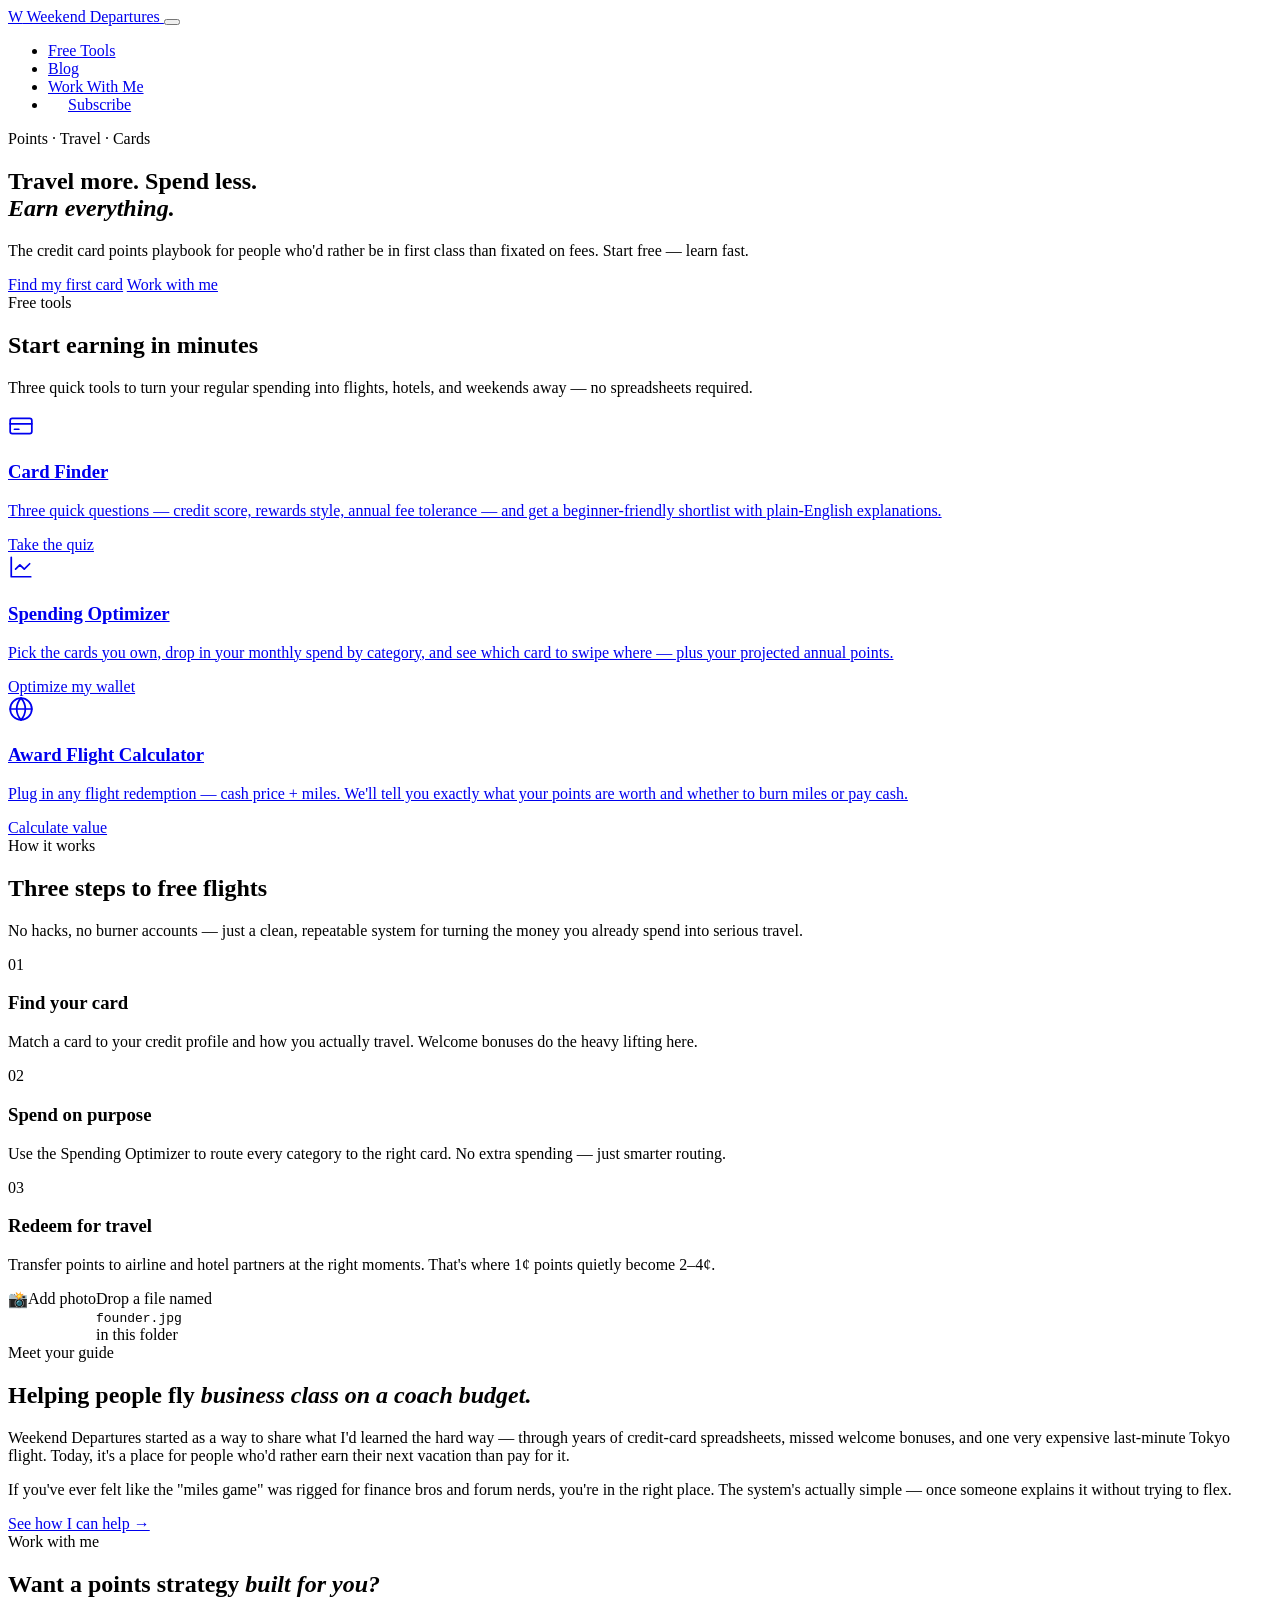
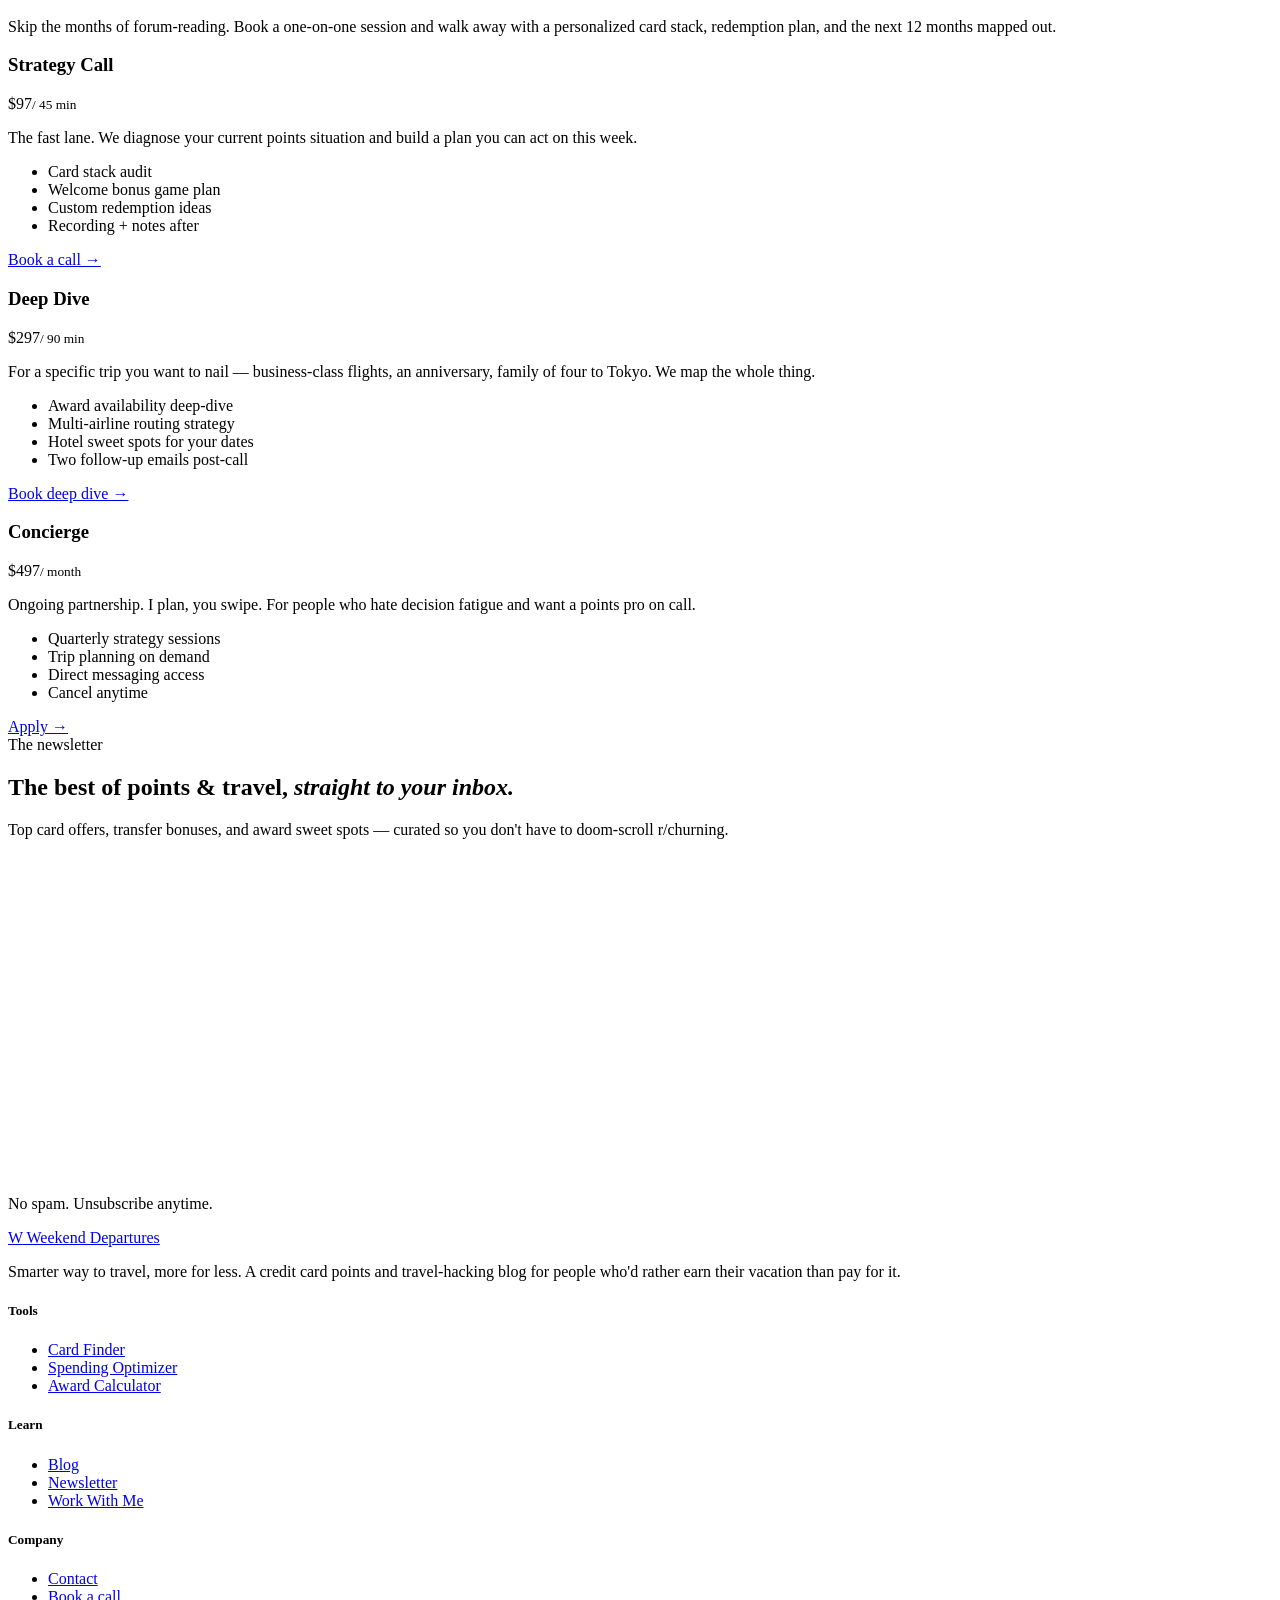
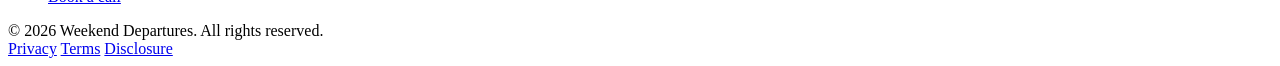
==== index.html @ 9d8a3c35 "Create index.html" ====
<!DOCTYPE html>
<html lang="en">
<head>
  <meta charset="UTF-8" />
  <meta name="viewport" content="width=device-width, initial-scale=1.0" />
  <title>Weekend Departures — Smarter way to travel, more for less</title>
  <meta name="description" content="A credit card points and travel hacking blog. Free tools, honest reviews, and a playbook for traveling more for less." />
  <link rel="preconnect" href="https://fonts.googleapis.com" />
  <link rel="preconnect" href="https://fonts.gstatic.com" crossorigin />
  <link href="https://fonts.googleapis.com/css2?family=DM+Sans:wght@400;500;600;700&family=Playfair+Display:ital,wght@0,500;0,600;0,700;1,500;1,600&display=swap" rel="stylesheet" />
  <link rel="stylesheet" href="styles.css" />
</head>
<body>

  <!-- ============ NAV ============ -->
  <header class="nav">
    <div class="nav-inner">
      <a href="index.html" class="logo" aria-label="Weekend Departures home">
        <span class="logo-mark">W</span>
        Weekend Departures
      </a>
      <button class="nav-toggle" aria-label="Toggle menu" onclick="document.getElementById('navLinks').classList.toggle('open')">
        <span></span><span></span><span></span>
      </button>
      <ul class="nav-links" id="navLinks">
        <li><a href="#free-tools">Free Tools</a></li>
        <li><a href="blog.html">Blog</a></li>
        <li><a href="#services">Work With Me</a></li>
        <li><a href="#newsletter" class="btn btn-primary" style="padding:10px 20px;">Subscribe</a></li>
      </ul>
    </div>
  </header>

  <!-- ============ HERO ============ -->
  <section class="hero">
    <div class="container">
      <span class="hero-eyebrow">Points · Travel · Cards</span>
      <h1>Travel more. Spend less.<br><em>Earn everything.</em></h1>
      <p class="hero-sub">The credit card points playbook for people who'd rather be in first class than fixated on fees. Start free — learn fast.</p>
      <div class="hero-ctas">
        <a href="card-finder.html" class="btn btn-primary btn-large">Find my first card</a>
        <a href="#services" class="btn btn-outline btn-large">Work with me</a>
      </div>
    </div>
  </section>

  <!-- ============ FREE TOOLS ============ -->
  <section class="tools" id="free-tools">
    <div class="container">
      <div class="section-head">
        <span class="section-eyebrow">Free tools</span>
        <h2>Start earning in minutes</h2>
        <p>Three quick tools to turn your regular spending into flights, hotels, and weekends away — no spreadsheets required.</p>
      </div>

      <div class="tools-grid">
        <a href="card-finder.html" class="tool-card">
          <div class="tool-icon" aria-hidden="true">
            <svg width="26" height="26" viewBox="0 0 24 24" fill="none" stroke="currentColor" stroke-width="1.6" stroke-linecap="round" stroke-linejoin="round"><rect x="2" y="5" width="20" height="14" rx="2"/><line x1="2" y1="10" x2="22" y2="10"/><line x1="6" y1="15" x2="10" y2="15"/></svg>
          </div>
          <h3>Card Finder</h3>
          <p>Three quick questions — credit score, rewards style, annual fee tolerance — and get a beginner-friendly shortlist with plain-English explanations.</p>
          <span class="arrow">Take the quiz</span>
        </a>

        <a href="spending-optimizer.html" class="tool-card">
          <div class="tool-icon" aria-hidden="true">
            <svg width="26" height="26" viewBox="0 0 24 24" fill="none" stroke="currentColor" stroke-width="1.6" stroke-linecap="round" stroke-linejoin="round"><path d="M3 3v18h18"/><path d="M7 14l4-4 4 4 5-5"/></svg>
          </div>
          <h3>Spending Optimizer</h3>
          <p>Pick the cards you own, drop in your monthly spend by category, and see which card to swipe where — plus your projected annual points.</p>
          <span class="arrow">Optimize my wallet</span>
        </a>

        <a href="award-calculator.html" class="tool-card">
          <div class="tool-icon" aria-hidden="true">
            <svg width="26" height="26" viewBox="0 0 24 24" fill="none" stroke="currentColor" stroke-width="1.6" stroke-linecap="round" stroke-linejoin="round"><path d="M2 12h20"/><path d="M12 2a15 15 0 0 1 4 10 15 15 0 0 1-4 10"/><path d="M12 2a15 15 0 0 0-4 10 15 15 0 0 0 4 10"/><circle cx="12" cy="12" r="10"/></svg>
          </div>
          <h3>Award Flight Calculator</h3>
          <p>Plug in any flight redemption — cash price + miles. We'll tell you exactly what your points are worth and whether to burn miles or pay cash.</p>
          <span class="arrow">Calculate value</span>
        </a>
      </div>
    </div>
  </section>

  <!-- ============ HOW IT WORKS ============ -->
  <section class="how" id="how">
    <div class="container">
      <div class="section-head">
        <span class="section-eyebrow">How it works</span>
        <h2>Three steps to free flights</h2>
        <p>No hacks, no burner accounts — just a clean, repeatable system for turning the money you already spend into serious travel.</p>
      </div>

      <div class="how-grid">
        <div class="step">
          <div class="step-num">01</div>
          <h3>Find your card</h3>
          <p>Match a card to your credit profile and how you actually travel. Welcome bonuses do the heavy lifting here.</p>
        </div>
        <div class="step">
          <div class="step-num">02</div>
          <h3>Spend on purpose</h3>
          <p>Use the Spending Optimizer to route every category to the right card. No extra spending — just smarter routing.</p>
        </div>
        <div class="step">
          <div class="step-num">03</div>
          <h3>Redeem for travel</h3>
          <p>Transfer points to airline and hotel partners at the right moments. That's where 1¢ points quietly become 2–4¢.</p>
        </div>
      </div>
    </div>
  </section>

  <!-- ============ ABOUT / MEET YOUR GUIDE ============ -->
  <section class="about" id="about">
    <div class="container">
      <div class="about-grid">
        <div class="about-photo-wrap">
          <img src="founder.jpg" alt="Founder of Weekend Departures" class="about-photo" onerror="this.style.display='none'; this.nextElementSibling.style.display='flex';" />
          <div class="about-photo-placeholder">
            <span class="placeholder-icon">📸</span>
            <span class="placeholder-label">Add photo</span>
            <span class="placeholder-instruction">Drop a file named<br><code>founder.jpg</code><br>in this folder</span>
          </div>
        </div>
        <div class="about-text">
          <span class="section-eyebrow">Meet your guide</span>
          <h2>Helping people fly <em>business class on a coach budget.</em></h2>
          <p>Weekend Departures started as a way to share what I'd learned the hard way — through years of credit-card spreadsheets, missed welcome bonuses, and one very expensive last-minute Tokyo flight. Today, it's a place for people who'd rather earn their next vacation than pay for it.</p>
          <p>If you've ever felt like the "miles game" was rigged for finance bros and forum nerds, you're in the right place. The system's actually simple — once someone explains it without trying to flex.</p>
          <a href="#services" class="btn btn-outline">See how I can help →</a>
        </div>
      </div>
    </div>
  </section>

  <!-- ============ SERVICES (Nas.io) ============ -->
  <section class="services" id="services">
    <div class="container">
      <div class="section-head">
        <span class="section-eyebrow">Work with me</span>
        <h2>Want a points strategy <em>built for you?</em></h2>
        <p style="color: var(--gray-light);">Skip the months of forum-reading. Book a one-on-one session and walk away with a personalized card stack, redemption plan, and the next 12 months mapped out.</p>
      </div>

      <div class="services-grid">
        <div class="service-card">
          <h3>Strategy Call</h3>
          <div class="price">$97<small>/ 45 min</small></div>
          <p>The fast lane. We diagnose your current points situation and build a plan you can act on this week.</p>
          <ul>
            <li>Card stack audit</li>
            <li>Welcome bonus game plan</li>
            <li>Custom redemption ideas</li>
            <li>Recording + notes after</li>
          </ul>
          <a href="https://nas.com/weekenddepartures" target="_blank" rel="noopener" class="btn btn-gold">Book a call →</a>
        </div>

        <div class="service-card">
          <h3>Deep Dive</h3>
          <div class="price">$297<small>/ 90 min</small></div>
          <p>For a specific trip you want to nail — business-class flights, an anniversary, family of four to Tokyo. We map the whole thing.</p>
          <ul>
            <li>Award availability deep-dive</li>
            <li>Multi-airline routing strategy</li>
            <li>Hotel sweet spots for your dates</li>
            <li>Two follow-up emails post-call</li>
          </ul>
          <a href="https://nas.com/weekenddepartures" target="_blank" rel="noopener" class="btn btn-gold">Book deep dive →</a>
        </div>

        <div class="service-card">
          <h3>Concierge</h3>
          <div class="price">$497<small>/ month</small></div>
          <p>Ongoing partnership. I plan, you swipe. For people who hate decision fatigue and want a points pro on call.</p>
          <ul>
            <li>Quarterly strategy sessions</li>
            <li>Trip planning on demand</li>
            <li>Direct messaging access</li>
            <li>Cancel anytime</li>
          </ul>
          <a href="https://nas.com/weekenddepartures" target="_blank" rel="noopener" class="btn btn-gold">Apply →</a>
        </div>
      </div>
    </div>
  </section>

  <!-- ============ NEWSLETTER ============ -->
  <section class="newsletter" id="newsletter">
    <div class="container-narrow">
      <span class="section-eyebrow">The newsletter</span>
      <h2>The best of points & travel, <em>straight to your inbox.</em></h2>
      <p>Top card offers, transfer bonuses, and award sweet spots — curated so you don't have to doom-scroll r/churning.</p>

      <div class="substack-embed-wrap">
        <iframe
          src="https://weekenddepartures.substack.com/embed"
          width="480"
          height="320"
          frameborder="0"
          scrolling="no"
          title="Subscribe to Weekend Departures">
        </iframe>
      </div>

      <p class="newsletter-note">No spam. Unsubscribe anytime.</p>
    </div>
  </section>

  <!-- ============ FOOTER ============ -->
  <footer class="footer">
    <div class="container">
      <div class="footer-grid">
        <div class="footer-brand">
          <a href="index.html" class="logo">
            <span class="logo-mark">W</span>
            Weekend Departures
          </a>
          <p>Smarter way to travel, more for less. A credit card points and travel-hacking blog for people who'd rather earn their vacation than pay for it.</p>
        </div>
        <div>
          <h5>Tools</h5>
          <ul>
            <li><a href="card-finder.html">Card Finder</a></li>
            <li><a href="spending-optimizer.html">Spending Optimizer</a></li>
            <li><a href="award-calculator.html">Award Calculator</a></li>
          </ul>
        </div>
        <div>
          <h5>Learn</h5>
          <ul>
            <li><a href="blog.html">Blog</a></li>
            <li><a href="#newsletter">Newsletter</a></li>
            <li><a href="#services">Work With Me</a></li>
          </ul>
        </div>
        <div>
          <h5>Company</h5>
          <ul>
            <li><a href="mailto:hello@weekendepartures.com">Contact</a></li>
            <li><a href="https://nas.com/weekenddepartures" target="_blank" rel="noopener">Book a call</a></li>
          </ul>
        </div>
      </div>
      <div class="footer-bottom">
        <div>© <span id="year"></span> Weekend Departures. All rights reserved.</div>
        <div class="legal">
          <a href="#">Privacy</a>
          <a href="#">Terms</a>
          <a href="#">Disclosure</a>
        </div>
      </div>
    </div>
  </footer>

  <script>
    document.getElementById('year').textContent = new Date().getFullYear();
  </script>
</body>
</html>
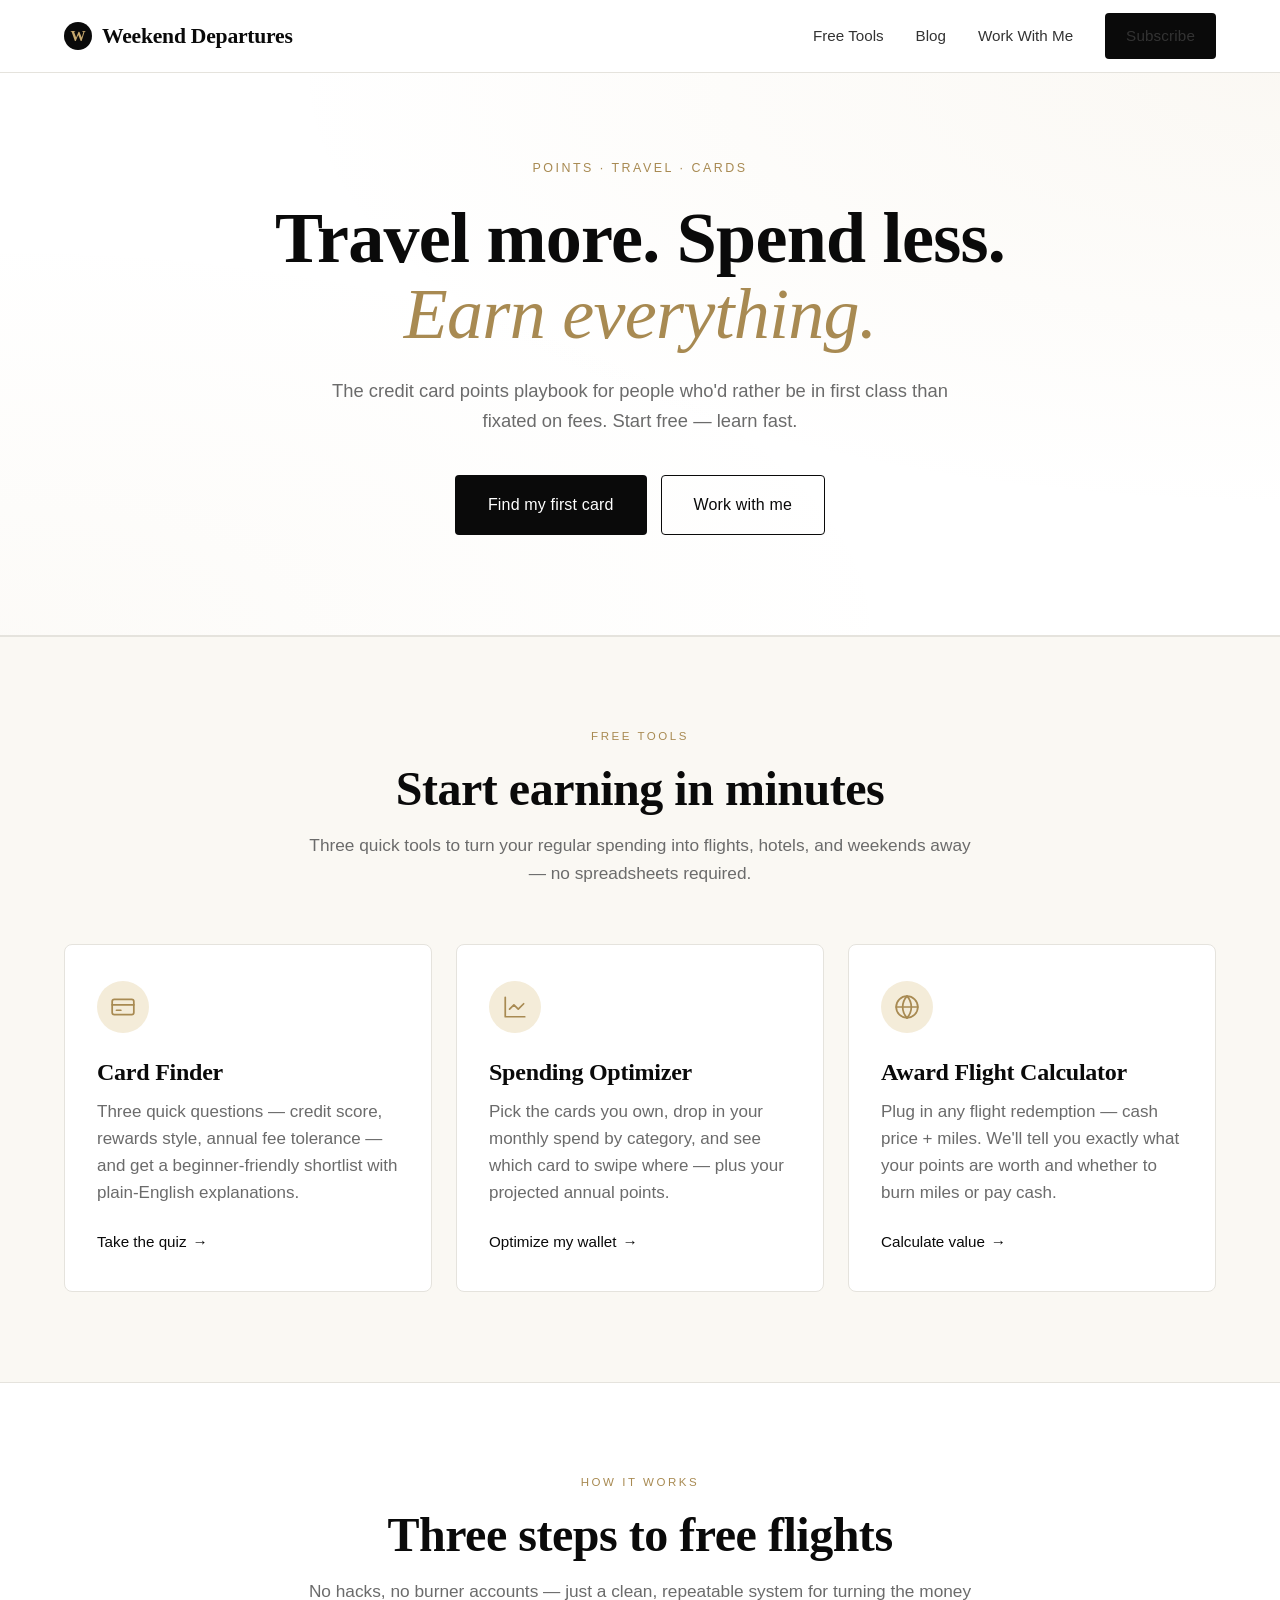
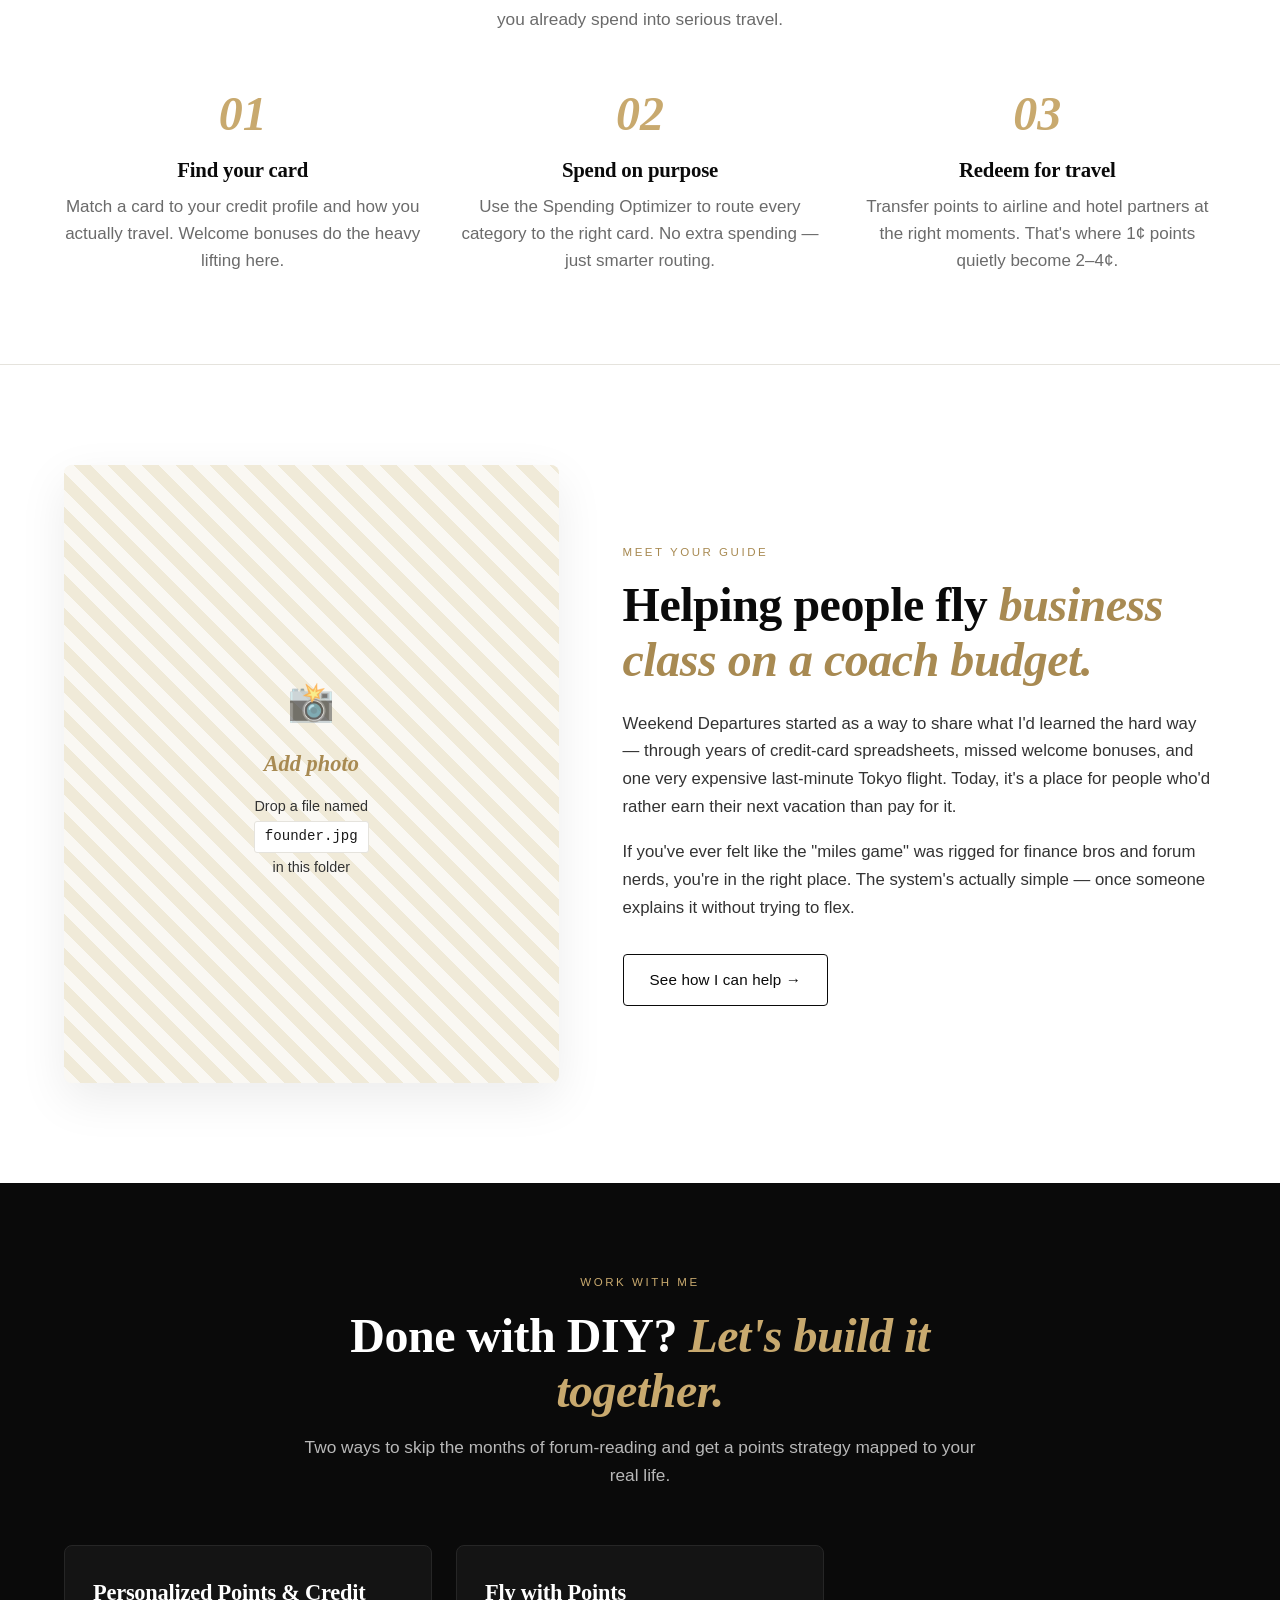
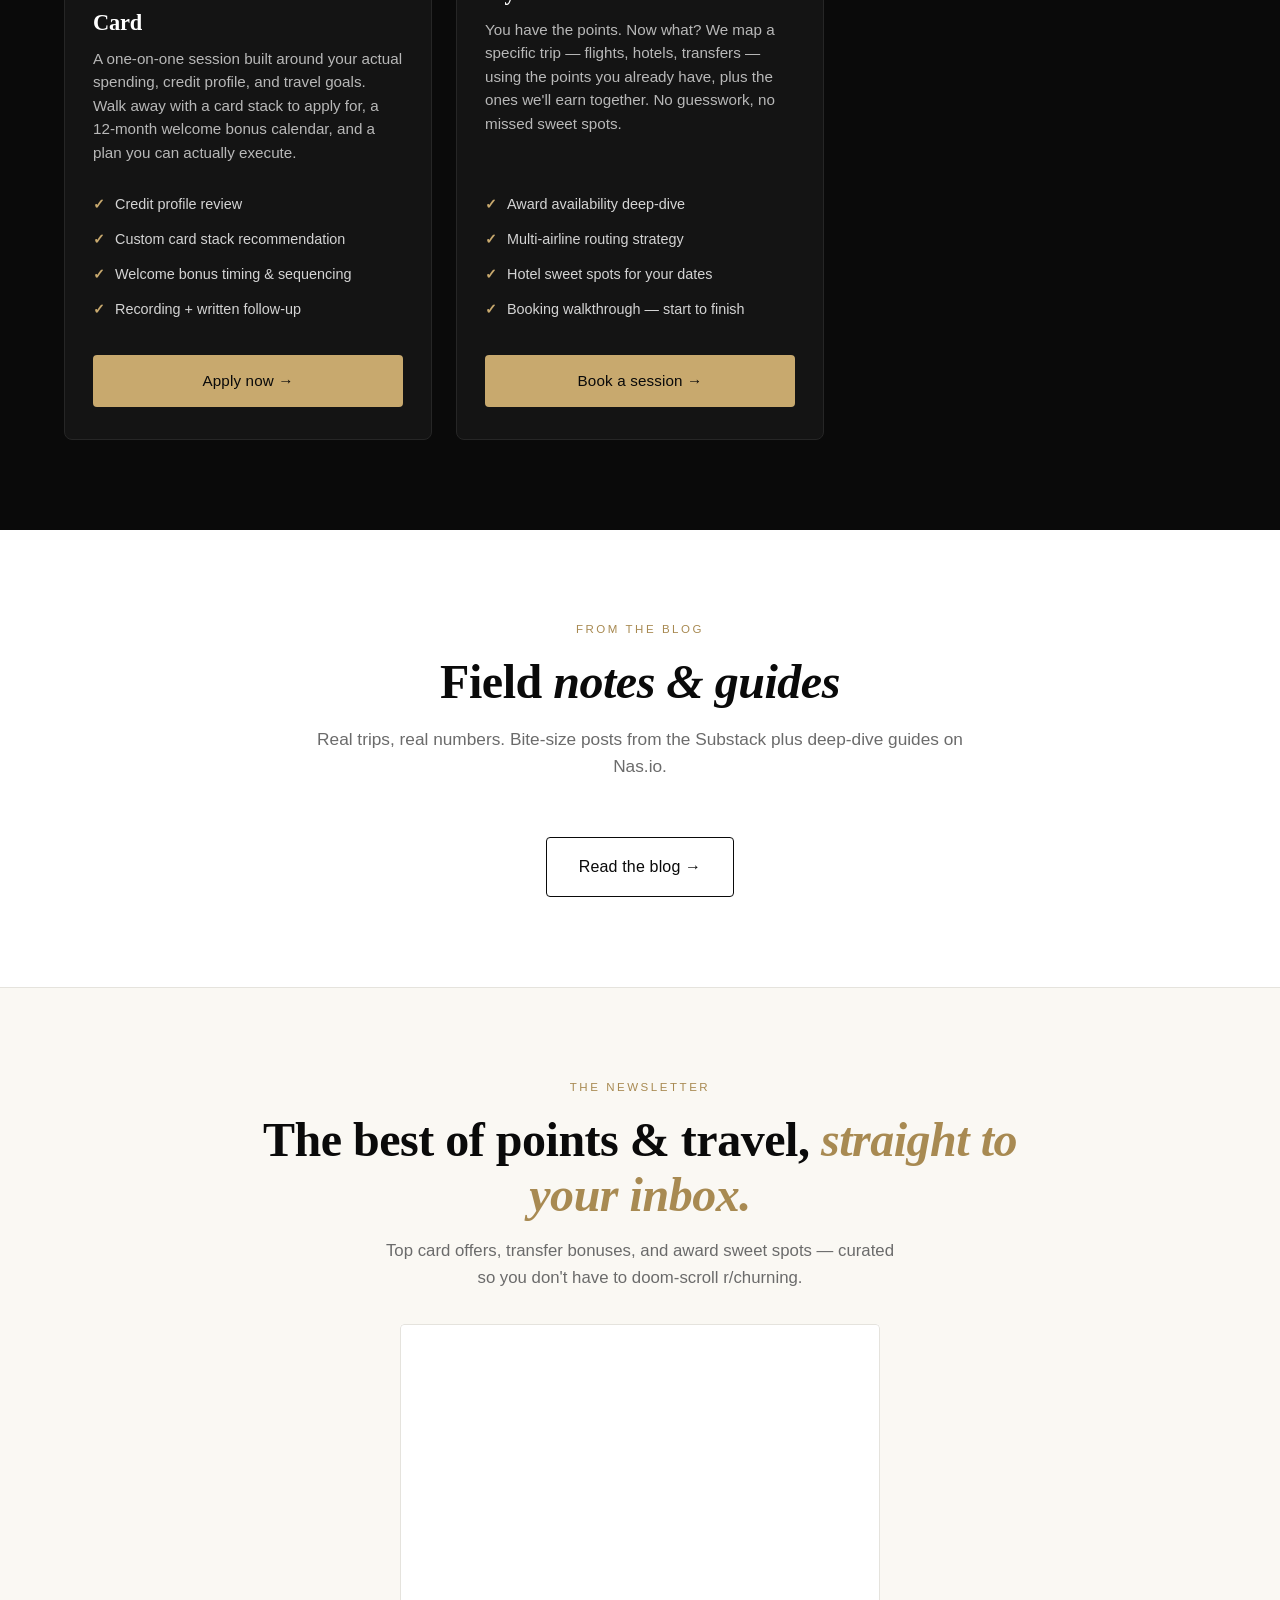
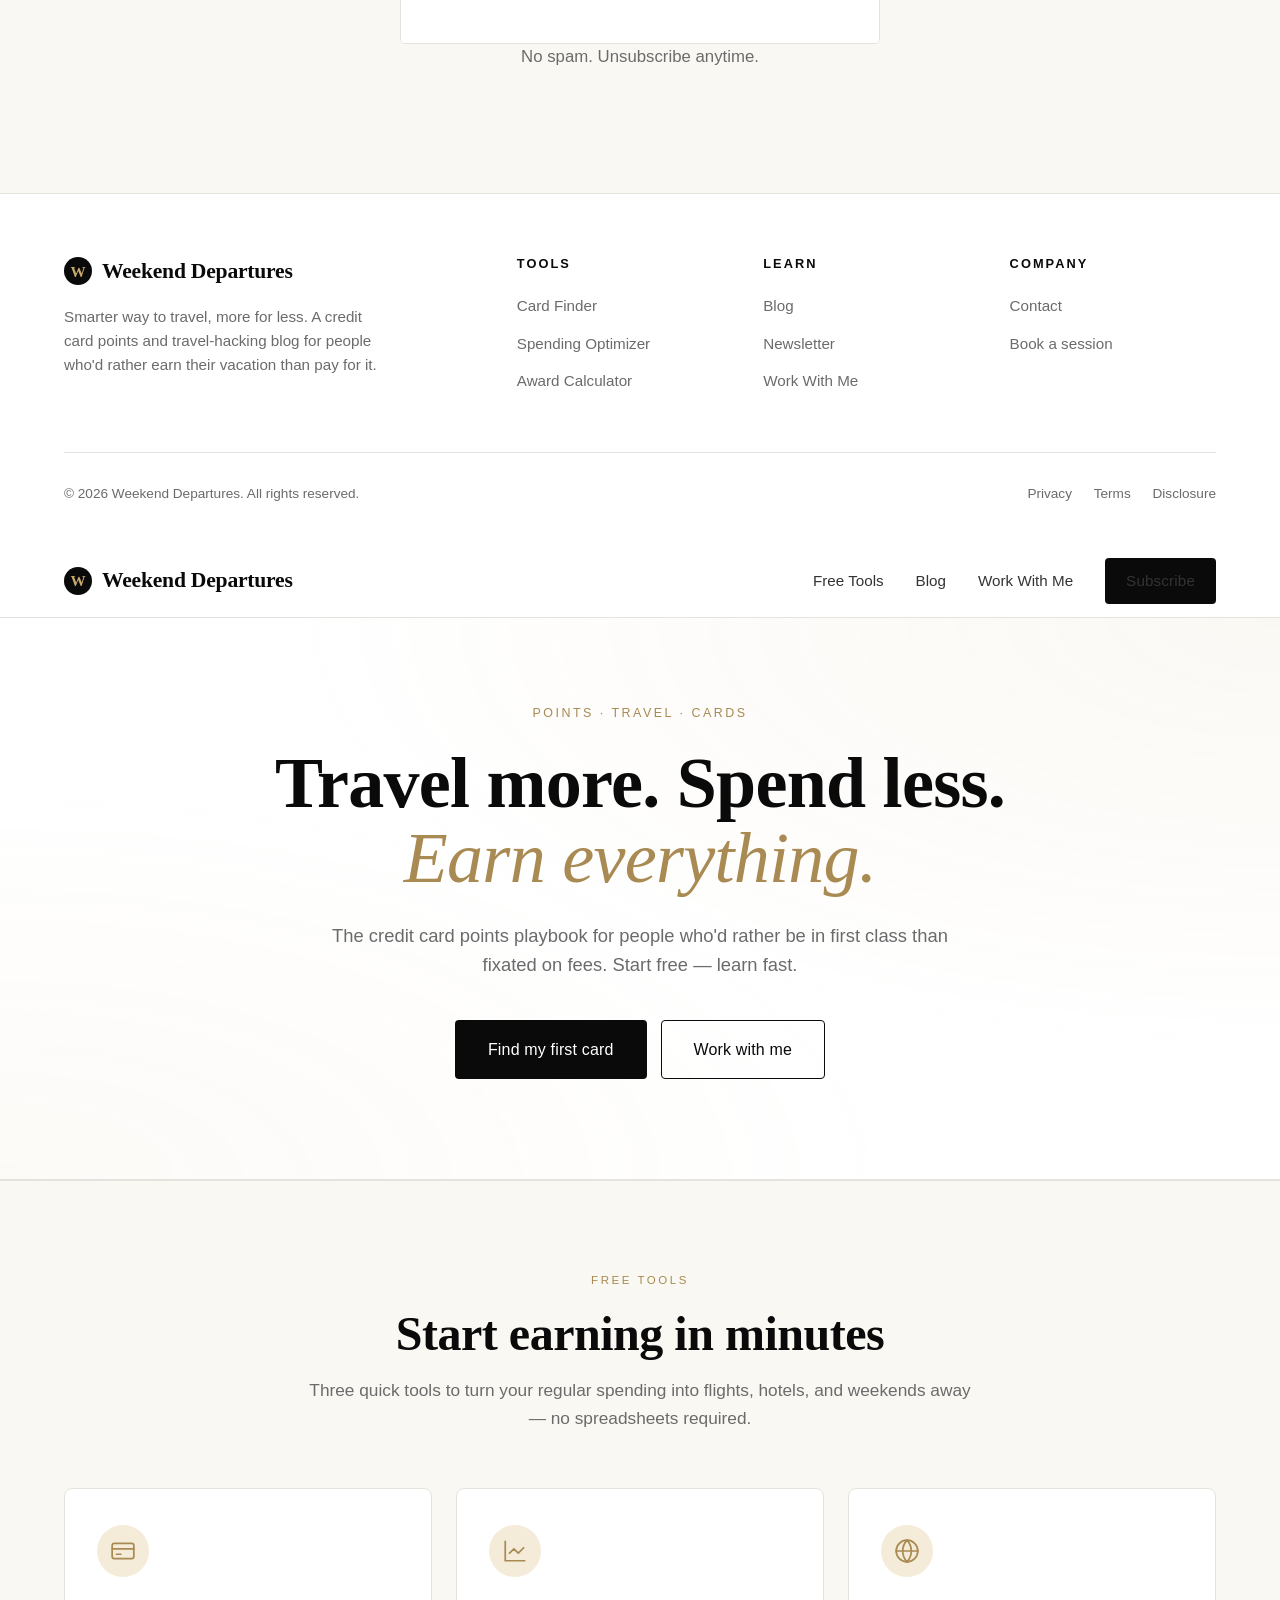
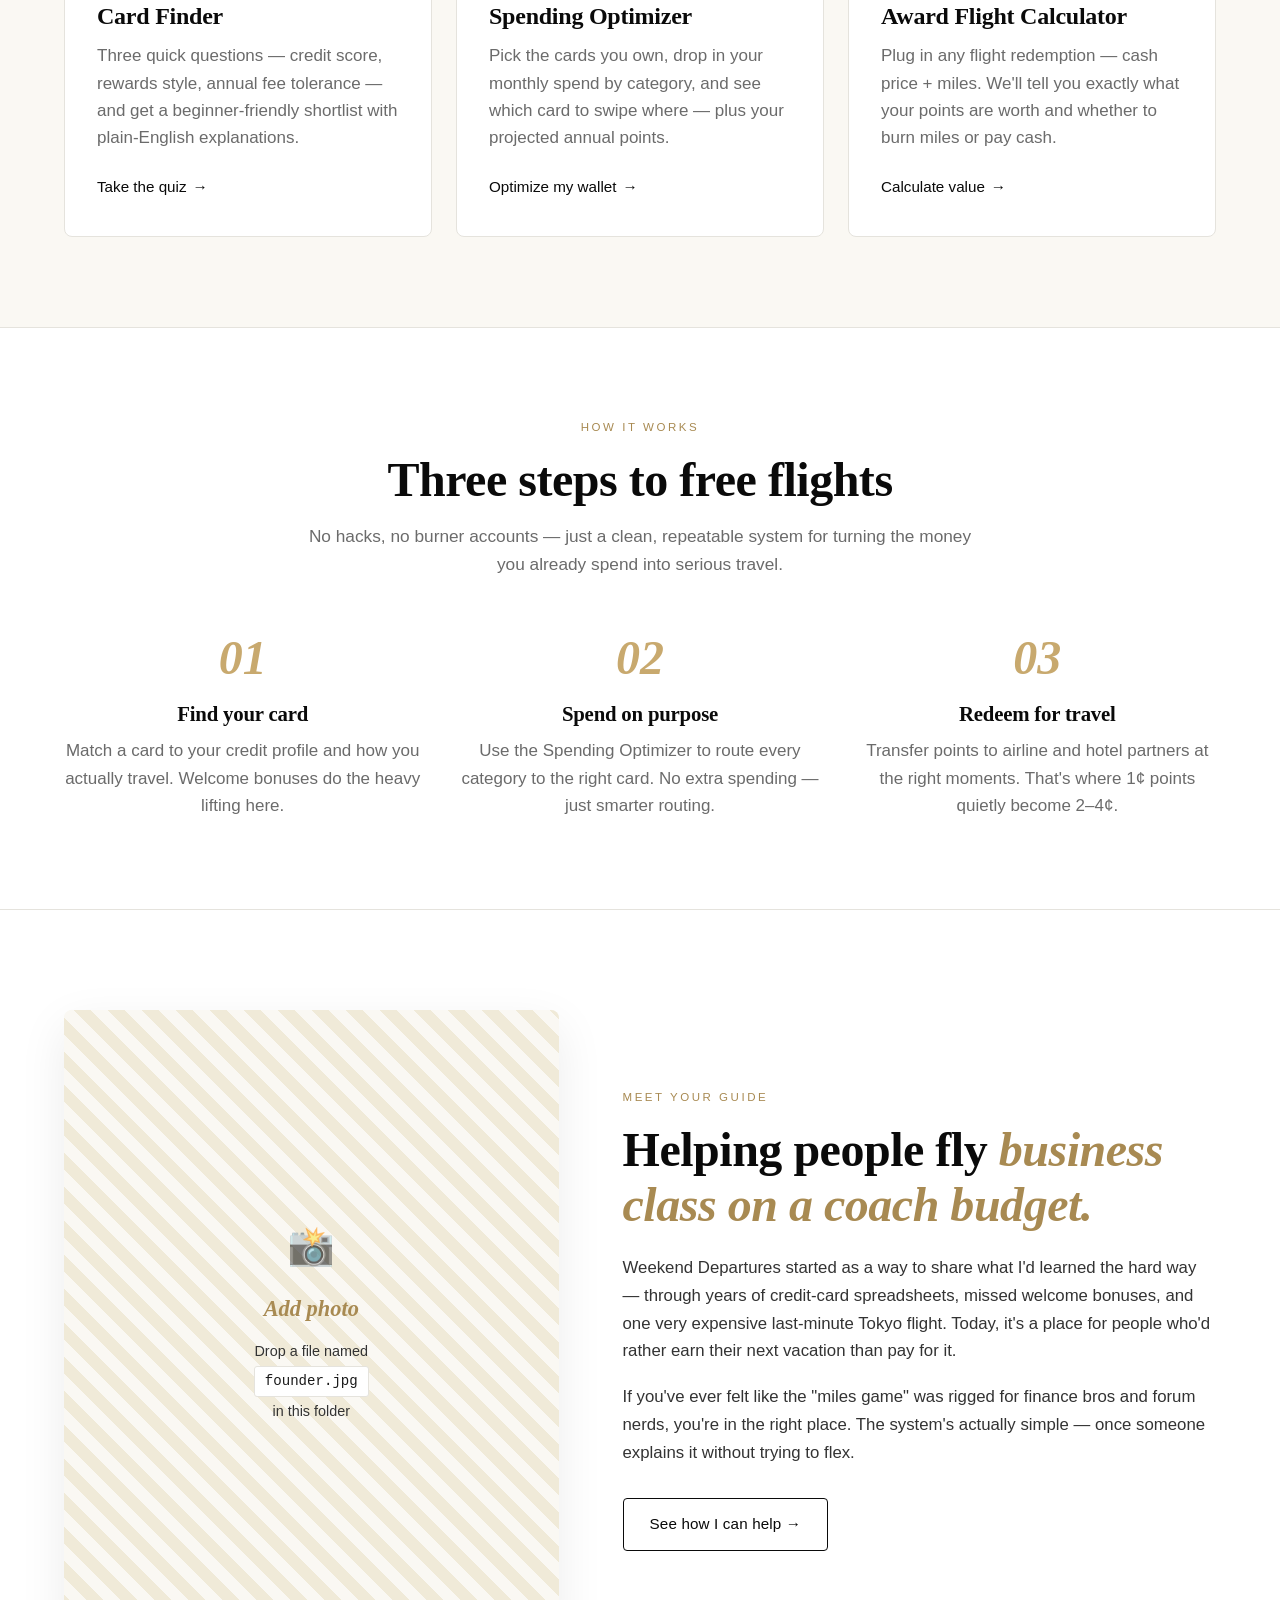
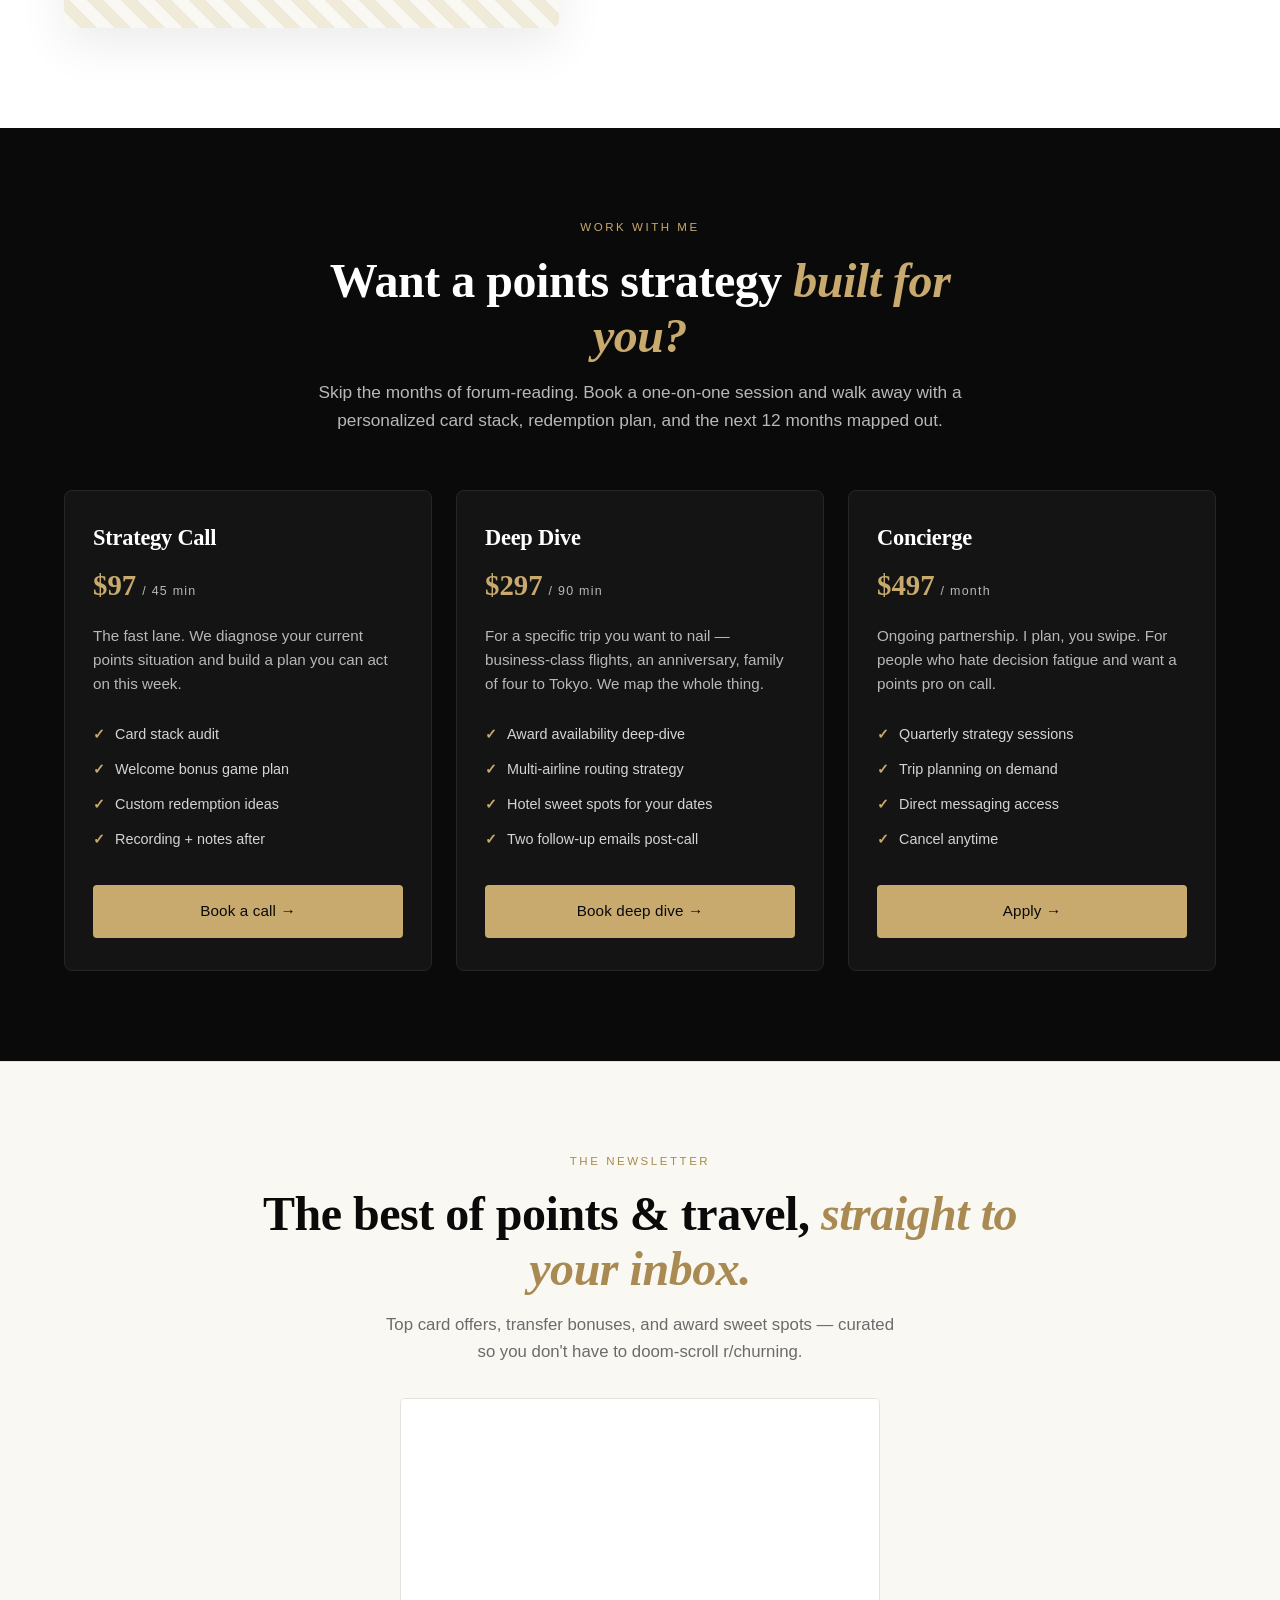
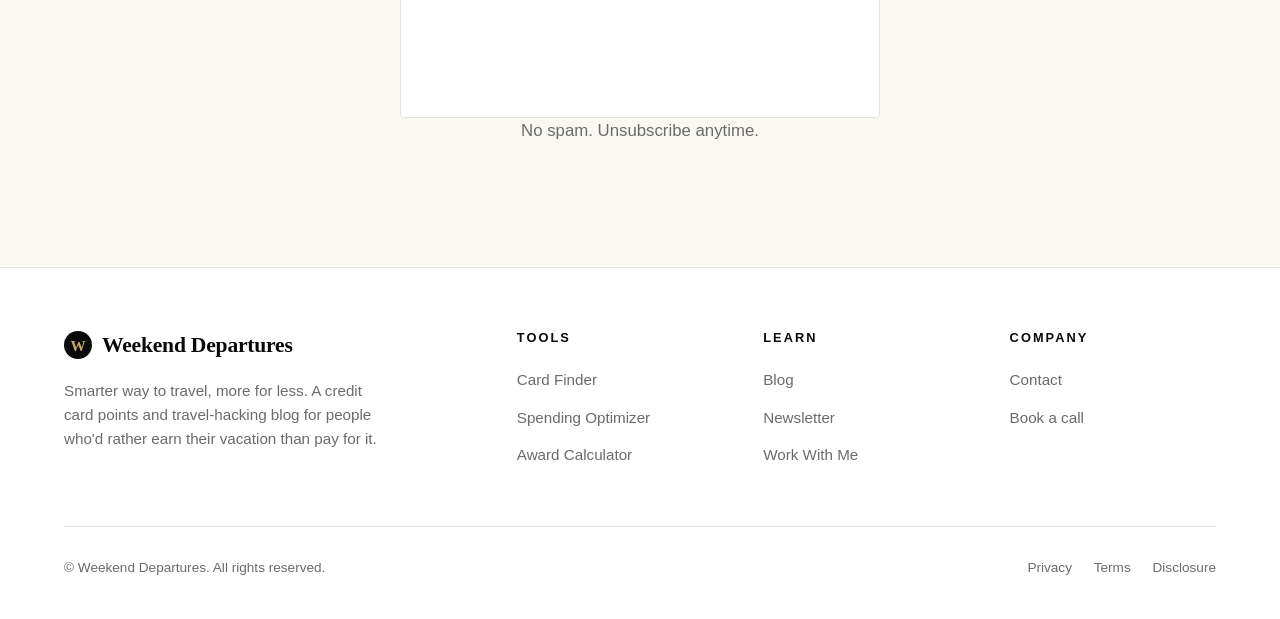
==== commit 2a94cd84: "Update index.html" ====
--- a/index.html
+++ b/index.html
@@ -141,49 +141,48 @@
     <div class="container">
       <div class="section-head">
         <span class="section-eyebrow">Work with me</span>
-        <h2>Want a points strategy <em>built for you?</em></h2>
-        <p style="color: var(--gray-light);">Skip the months of forum-reading. Book a one-on-one session and walk away with a personalized card stack, redemption plan, and the next 12 months mapped out.</p>
-      </div>
-
-      <div class="services-grid">
+        <h2>Done with DIY? <em>Let's build it together.</em></h2>
+        <p style="color: var(--gray-light);">Two ways to skip the months of forum-reading and get a points strategy mapped to your real life.</p>
+      </div>
+
+      <div class="services-grid services-grid-2">
         <div class="service-card">
-          <h3>Strategy Call</h3>
-          <div class="price">$97<small>/ 45 min</small></div>
-          <p>The fast lane. We diagnose your current points situation and build a plan you can act on this week.</p>
-          <ul>
-            <li>Card stack audit</li>
-            <li>Welcome bonus game plan</li>
-            <li>Custom redemption ideas</li>
-            <li>Recording + notes after</li>
-          </ul>
-          <a href="https://nas.com/weekenddepartures" target="_blank" rel="noopener" class="btn btn-gold">Book a call →</a>
+          <h3>Personalized Points & Credit Card</h3>
+          <p>A one-on-one session built around your actual spending, credit profile, and travel goals. Walk away with a card stack to apply for, a 12-month welcome bonus calendar, and a plan you can actually execute.</p>
+          <ul>
+            <li>Credit profile review</li>
+            <li>Custom card stack recommendation</li>
+            <li>Welcome bonus timing &amp; sequencing</li>
+            <li>Recording + written follow-up</li>
+          </ul>
+          <a href="https://nas.com/weekenddepartures" target="_blank" rel="noopener" class="btn btn-gold">Apply now →</a>
         </div>
 
         <div class="service-card">
-          <h3>Deep Dive</h3>
-          <div class="price">$297<small>/ 90 min</small></div>
-          <p>For a specific trip you want to nail — business-class flights, an anniversary, family of four to Tokyo. We map the whole thing.</p>
+          <h3>Fly with Points</h3>
+          <p>You have the points. Now what? We map a specific trip — flights, hotels, transfers — using the points you already have, plus the ones we'll earn together. No guesswork, no missed sweet spots.</p>
           <ul>
             <li>Award availability deep-dive</li>
             <li>Multi-airline routing strategy</li>
             <li>Hotel sweet spots for your dates</li>
-            <li>Two follow-up emails post-call</li>
-          </ul>
-          <a href="https://nas.com/weekenddepartures" target="_blank" rel="noopener" class="btn btn-gold">Book deep dive →</a>
-        </div>
-
-        <div class="service-card">
-          <h3>Concierge</h3>
-          <div class="price">$497<small>/ month</small></div>
-          <p>Ongoing partnership. I plan, you swipe. For people who hate decision fatigue and want a points pro on call.</p>
-          <ul>
-            <li>Quarterly strategy sessions</li>
-            <li>Trip planning on demand</li>
-            <li>Direct messaging access</li>
-            <li>Cancel anytime</li>
-          </ul>
-          <a href="https://nas.com/weekenddepartures" target="_blank" rel="noopener" class="btn btn-gold">Apply →</a>
-        </div>
+            <li>Booking walkthrough — start to finish</li>
+          </ul>
+          <a href="https://nas.com/weekenddepartures" target="_blank" rel="noopener" class="btn btn-gold">Book a session →</a>
+        </div>
+      </div>
+    </div>
+  </section>
+
+  <!-- ============ BLOG PREVIEW ============ -->
+  <section class="blog-preview" id="blog-preview">
+    <div class="container">
+      <div class="section-head">
+        <span class="section-eyebrow">From the blog</span>
+        <h2>Field <em>notes & guides</em></h2>
+        <p>Real trips, real numbers. Bite-size posts from the Substack plus deep-dive guides on Nas.io.</p>
+      </div>
+      <div style="text-align: center;">
+        <a href="blog.html" class="btn btn-outline btn-large">Read the blog →</a>
       </div>
     </div>
   </section>
@@ -240,8 +239,8 @@
         <div>
           <h5>Company</h5>
           <ul>
-            <li><a href="mailto:hello@weekendepartures.com">Contact</a></li>
-            <li><a href="https://nas.com/weekenddepartures" target="_blank" rel="noopener">Book a call</a></li>
+            <li><a href="mailto:hello@weekenddepartures.co">Contact</a></li>
+            <li><a href="https://nas.com/weekenddepartures" target="_blank" rel="noopener">Book a session</a></li>
           </ul>
         </div>
       </div>
@@ -261,3 +260,266 @@
   </script>
 </body>
 </html>
+<!DOCTYPE html>
+<html lang="en">
+<head>
+  <meta charset="UTF-8" />
+  <meta name="viewport" content="width=device-width, initial-scale=1.0" />
+  <title>Weekend Departures — Smarter way to travel, more for less</title>
+  <meta name="description" content="A credit card points and travel hacking blog. Free tools, honest reviews, and a playbook for traveling more for less." />
+  <link rel="preconnect" href="https://fonts.googleapis.com" />
+  <link rel="preconnect" href="https://fonts.gstatic.com" crossorigin />
+  <link href="https://fonts.googleapis.com/css2?family=DM+Sans:wght@400;500;600;700&family=Playfair+Display:ital,wght@0,500;0,600;0,700;1,500;1,600&display=swap" rel="stylesheet" />
+  <link rel="stylesheet" href="styles.css" />
+</head>
+<body>
+
+  <!-- ============ NAV ============ -->
+  <header class="nav">
+    <div class="nav-inner">
+      <a href="index.html" class="logo" aria-label="Weekend Departures home">
+        <span class="logo-mark">W</span>
+        Weekend Departures
+      </a>
+      <button class="nav-toggle" aria-label="Toggle menu" onclick="document.getElementById('navLinks').classList.toggle('open')">
+        <span></span><span></span><span></span>
+      </button>
+      <ul class="nav-links" id="navLinks">
+        <li><a href="#free-tools">Free Tools</a></li>
+        <li><a href="blog.html">Blog</a></li>
+        <li><a href="#services">Work With Me</a></li>
+        <li><a href="#newsletter" class="btn btn-primary" style="padding:10px 20px;">Subscribe</a></li>
+      </ul>
+    </div>
+  </header>
+
+  <!-- ============ HERO ============ -->
+  <section class="hero">
+    <div class="container">
+      <span class="hero-eyebrow">Points · Travel · Cards</span>
+      <h1>Travel more. Spend less.<br><em>Earn everything.</em></h1>
+      <p class="hero-sub">The credit card points playbook for people who'd rather be in first class than fixated on fees. Start free — learn fast.</p>
+      <div class="hero-ctas">
+        <a href="card-finder.html" class="btn btn-primary btn-large">Find my first card</a>
+        <a href="#services" class="btn btn-outline btn-large">Work with me</a>
+      </div>
+    </div>
+  </section>
+
+  <!-- ============ FREE TOOLS ============ -->
+  <section class="tools" id="free-tools">
+    <div class="container">
+      <div class="section-head">
+        <span class="section-eyebrow">Free tools</span>
+        <h2>Start earning in minutes</h2>
+        <p>Three quick tools to turn your regular spending into flights, hotels, and weekends away — no spreadsheets required.</p>
+      </div>
+
+      <div class="tools-grid">
+        <a href="card-finder.html" class="tool-card">
+          <div class="tool-icon" aria-hidden="true">
+            <svg width="26" height="26" viewBox="0 0 24 24" fill="none" stroke="currentColor" stroke-width="1.6" stroke-linecap="round" stroke-linejoin="round"><rect x="2" y="5" width="20" height="14" rx="2"/><line x1="2" y1="10" x2="22" y2="10"/><line x1="6" y1="15" x2="10" y2="15"/></svg>
+          </div>
+          <h3>Card Finder</h3>
+          <p>Three quick questions — credit score, rewards style, annual fee tolerance — and get a beginner-friendly shortlist with plain-English explanations.</p>
+          <span class="arrow">Take the quiz</span>
+        </a>
+
+        <a href="spending-optimizer.html" class="tool-card">
+          <div class="tool-icon" aria-hidden="true">
+            <svg width="26" height="26" viewBox="0 0 24 24" fill="none" stroke="currentColor" stroke-width="1.6" stroke-linecap="round" stroke-linejoin="round"><path d="M3 3v18h18"/><path d="M7 14l4-4 4 4 5-5"/></svg>
+          </div>
+          <h3>Spending Optimizer</h3>
+          <p>Pick the cards you own, drop in your monthly spend by category, and see which card to swipe where — plus your projected annual points.</p>
+          <span class="arrow">Optimize my wallet</span>
+        </a>
+
+        <a href="award-calculator.html" class="tool-card">
+          <div class="tool-icon" aria-hidden="true">
+            <svg width="26" height="26" viewBox="0 0 24 24" fill="none" stroke="currentColor" stroke-width="1.6" stroke-linecap="round" stroke-linejoin="round"><path d="M2 12h20"/><path d="M12 2a15 15 0 0 1 4 10 15 15 0 0 1-4 10"/><path d="M12 2a15 15 0 0 0-4 10 15 15 0 0 0 4 10"/><circle cx="12" cy="12" r="10"/></svg>
+          </div>
+          <h3>Award Flight Calculator</h3>
+          <p>Plug in any flight redemption — cash price + miles. We'll tell you exactly what your points are worth and whether to burn miles or pay cash.</p>
+          <span class="arrow">Calculate value</span>
+        </a>
+      </div>
+    </div>
+  </section>
+
+  <!-- ============ HOW IT WORKS ============ -->
+  <section class="how" id="how">
+    <div class="container">
+      <div class="section-head">
+        <span class="section-eyebrow">How it works</span>
+        <h2>Three steps to free flights</h2>
+        <p>No hacks, no burner accounts — just a clean, repeatable system for turning the money you already spend into serious travel.</p>
+      </div>
+
+      <div class="how-grid">
+        <div class="step">
+          <div class="step-num">01</div>
+          <h3>Find your card</h3>
+          <p>Match a card to your credit profile and how you actually travel. Welcome bonuses do the heavy lifting here.</p>
+        </div>
+        <div class="step">
+          <div class="step-num">02</div>
+          <h3>Spend on purpose</h3>
+          <p>Use the Spending Optimizer to route every category to the right card. No extra spending — just smarter routing.</p>
+        </div>
+        <div class="step">
+          <div class="step-num">03</div>
+          <h3>Redeem for travel</h3>
+          <p>Transfer points to airline and hotel partners at the right moments. That's where 1¢ points quietly become 2–4¢.</p>
+        </div>
+      </div>
+    </div>
+  </section>
+
+  <!-- ============ ABOUT / MEET YOUR GUIDE ============ -->
+  <section class="about" id="about">
+    <div class="container">
+      <div class="about-grid">
+        <div class="about-photo-wrap">
+          <img src="founder.jpg" alt="Founder of Weekend Departures" class="about-photo" onerror="this.style.display='none'; this.nextElementSibling.style.display='flex';" />
+          <div class="about-photo-placeholder">
+            <span class="placeholder-icon">📸</span>
+            <span class="placeholder-label">Add photo</span>
+            <span class="placeholder-instruction">Drop a file named<br><code>founder.jpg</code><br>in this folder</span>
+          </div>
+        </div>
+        <div class="about-text">
+          <span class="section-eyebrow">Meet your guide</span>
+          <h2>Helping people fly <em>business class on a coach budget.</em></h2>
+          <p>Weekend Departures started as a way to share what I'd learned the hard way — through years of credit-card spreadsheets, missed welcome bonuses, and one very expensive last-minute Tokyo flight. Today, it's a place for people who'd rather earn their next vacation than pay for it.</p>
+          <p>If you've ever felt like the "miles game" was rigged for finance bros and forum nerds, you're in the right place. The system's actually simple — once someone explains it without trying to flex.</p>
+          <a href="#services" class="btn btn-outline">See how I can help →</a>
+        </div>
+      </div>
+    </div>
+  </section>
+
+  <!-- ============ SERVICES (Nas.io) ============ -->
+  <section class="services" id="services">
+    <div class="container">
+      <div class="section-head">
+        <span class="section-eyebrow">Work with me</span>
+        <h2>Want a points strategy <em>built for you?</em></h2>
+        <p style="color: var(--gray-light);">Skip the months of forum-reading. Book a one-on-one session and walk away with a personalized card stack, redemption plan, and the next 12 months mapped out.</p>
+      </div>
+
+      <div class="services-grid">
+        <div class="service-card">
+          <h3>Strategy Call</h3>
+          <div class="price">$97<small>/ 45 min</small></div>
+          <p>The fast lane. We diagnose your current points situation and build a plan you can act on this week.</p>
+          <ul>
+            <li>Card stack audit</li>
+            <li>Welcome bonus game plan</li>
+            <li>Custom redemption ideas</li>
+            <li>Recording + notes after</li>
+          </ul>
+          <a href="https://nas.com/weekenddepartures" target="_blank" rel="noopener" class="btn btn-gold">Book a call →</a>
+        </div>
+
+        <div class="service-card">
+          <h3>Deep Dive</h3>
+          <div class="price">$297<small>/ 90 min</small></div>
+          <p>For a specific trip you want to nail — business-class flights, an anniversary, family of four to Tokyo. We map the whole thing.</p>
+          <ul>
+            <li>Award availability deep-dive</li>
+            <li>Multi-airline routing strategy</li>
+            <li>Hotel sweet spots for your dates</li>
+            <li>Two follow-up emails post-call</li>
+          </ul>
+          <a href="https://nas.com/weekenddepartures" target="_blank" rel="noopener" class="btn btn-gold">Book deep dive →</a>
+        </div>
+
+        <div class="service-card">
+          <h3>Concierge</h3>
+          <div class="price">$497<small>/ month</small></div>
+          <p>Ongoing partnership. I plan, you swipe. For people who hate decision fatigue and want a points pro on call.</p>
+          <ul>
+            <li>Quarterly strategy sessions</li>
+            <li>Trip planning on demand</li>
+            <li>Direct messaging access</li>
+            <li>Cancel anytime</li>
+          </ul>
+          <a href="https://nas.com/weekenddepartures" target="_blank" rel="noopener" class="btn btn-gold">Apply →</a>
+        </div>
+      </div>
+    </div>
+  </section>
+
+  <!-- ============ NEWSLETTER ============ -->
+  <section class="newsletter" id="newsletter">
+    <div class="container-narrow">
+      <span class="section-eyebrow">The newsletter</span>
+      <h2>The best of points & travel, <em>straight to your inbox.</em></h2>
+      <p>Top card offers, transfer bonuses, and award sweet spots — curated so you don't have to doom-scroll r/churning.</p>
+
+      <div class="substack-embed-wrap">
+        <iframe
+          src="https://weekenddepartures.substack.com/embed"
+          width="480"
+          height="320"
+          frameborder="0"
+          scrolling="no"
+          title="Subscribe to Weekend Departures">
+        </iframe>
+      </div>
+
+      <p class="newsletter-note">No spam. Unsubscribe anytime.</p>
+    </div>
+  </section>
+
+  <!-- ============ FOOTER ============ -->
+  <footer class="footer">
+    <div class="container">
+      <div class="footer-grid">
+        <div class="footer-brand">
+          <a href="index.html" class="logo">
+            <span class="logo-mark">W</span>
+            Weekend Departures
+          </a>
+          <p>Smarter way to travel, more for less. A credit card points and travel-hacking blog for people who'd rather earn their vacation than pay for it.</p>
+        </div>
+        <div>
+          <h5>Tools</h5>
+          <ul>
+            <li><a href="card-finder.html">Card Finder</a></li>
+            <li><a href="spending-optimizer.html">Spending Optimizer</a></li>
+            <li><a href="award-calculator.html">Award Calculator</a></li>
+          </ul>
+        </div>
+        <div>
+          <h5>Learn</h5>
+          <ul>
+            <li><a href="blog.html">Blog</a></li>
+            <li><a href="#newsletter">Newsletter</a></li>
+            <li><a href="#services">Work With Me</a></li>
+          </ul>
+        </div>
+        <div>
+          <h5>Company</h5>
+          <ul>
+            <li><a href="mailto:hello@weekendepartures.com">Contact</a></li>
+            <li><a href="https://nas.com/weekenddepartures" target="_blank" rel="noopener">Book a call</a></li>
+          </ul>
+        </div>
+      </div>
+      <div class="footer-bottom">
+        <div>© <span id="year"></span> Weekend Departures. All rights reserved.</div>
+        <div class="legal">
+          <a href="#">Privacy</a>
+          <a href="#">Terms</a>
+          <a href="#">Disclosure</a>
+        </div>
+      </div>
+    </div>
+  </footer>
+
+  <script>
+    document.getElementById('year').textContent = new Date().getFullYear();
+  </script>
+</body>
+</html>
--- a/styles.css
+++ b/styles.css
@@ -0,0 +1,401 @@
+/* ===========================
+   Weekend Departures — Global Styles
+   =========================== */
+
+:root {
+  --gold: #c8a96e;
+  --gold-dark: #a88a52;
+  --gold-soft: #f4ecd9;
+  --black: #0a0a0a;
+  --ink: #1a1a1a;
+  --charcoal: #333;
+  --gray: #6b6b6b;
+  --gray-light: #b8b8b8;
+  --line: #e5e3dd;
+  --cream: #faf8f3;
+  --white: #ffffff;
+  --shadow-sm: 0 2px 8px rgba(10, 10, 10, 0.04);
+  --shadow-md: 0 8px 24px rgba(10, 10, 10, 0.06);
+  --shadow-lg: 0 16px 48px rgba(10, 10, 10, 0.08);
+  --radius: 4px;
+  --radius-lg: 8px;
+  --max-width: 1200px;
+  --header-h: 72px;
+}
+
+* { box-sizing: border-box; margin: 0; padding: 0; }
+
+html { scroll-behavior: smooth; }
+
+body {
+  font-family: 'DM Sans', -apple-system, BlinkMacSystemFont, sans-serif;
+  font-size: 17px;
+  line-height: 1.6;
+  color: var(--ink);
+  background: var(--white);
+  -webkit-font-smoothing: antialiased;
+  -moz-osx-font-smoothing: grayscale;
+}
+
+h1, h2, h3, h4, h5 {
+  font-family: 'Playfair Display', Georgia, serif;
+  font-weight: 600;
+  color: var(--black);
+  letter-spacing: -0.01em;
+}
+
+h1 { font-size: clamp(2.5rem, 6vw, 4.5rem); line-height: 1.05; font-weight: 700; }
+h2 { font-size: clamp(2rem, 4vw, 3rem); line-height: 1.15; }
+h3 { font-size: 1.5rem; line-height: 1.3; }
+h4 { font-size: 1.15rem; line-height: 1.4; }
+
+p { color: var(--charcoal); }
+
+a { color: inherit; text-decoration: none; }
+
+img { max-width: 100%; display: block; }
+
+.container {
+  max-width: var(--max-width);
+  margin: 0 auto;
+  padding: 0 24px;
+}
+
+.container-narrow {
+  max-width: 820px;
+  margin: 0 auto;
+  padding: 0 24px;
+}
+
+.nav {
+  position: sticky;
+  top: 0;
+  background: rgba(255, 255, 255, 0.96);
+  backdrop-filter: saturate(150%) blur(12px);
+  border-bottom: 1px solid var(--line);
+  z-index: 100;
+}
+
+.nav-inner {
+  max-width: var(--max-width);
+  margin: 0 auto;
+  padding: 0 24px;
+  height: var(--header-h);
+  display: flex;
+  align-items: center;
+  justify-content: space-between;
+}
+
+.logo {
+  font-family: 'Playfair Display', serif;
+  font-weight: 700;
+  font-size: 1.35rem;
+  letter-spacing: -0.01em;
+  color: var(--black);
+  display: flex;
+  align-items: center;
+  gap: 10px;
+}
+
+.logo-mark {
+  width: 28px;
+  height: 28px;
+  border-radius: 50%;
+  background: var(--black);
+  color: var(--gold);
+  display: grid;
+  place-items: center;
+  font-family: 'Playfair Display', serif;
+  font-size: 0.95rem;
+  font-weight: 700;
+  line-height: 1;
+}
+
+.nav-links {
+  display: flex;
+  align-items: center;
+  gap: 32px;
+  list-style: none;
+}
+
+.nav-links a {
+  font-size: 0.95rem;
+  color: var(--charcoal);
+  transition: color .15s ease;
+}
+
+.nav-links a:hover { color: var(--gold-dark); }
+
+.nav-toggle {
+  display: none;
+  background: none;
+  border: 0;
+  cursor: pointer;
+  padding: 8px;
+}
+
+.nav-toggle span {
+  display: block;
+  width: 22px;
+  height: 2px;
+  background: var(--black);
+  margin: 4px 0;
+}
+
+.btn {
+  display: inline-flex;
+  align-items: center;
+  justify-content: center;
+  gap: 8px;
+  padding: 13px 26px;
+  font-family: 'DM Sans', sans-serif;
+  font-size: 0.95rem;
+  font-weight: 500;
+  letter-spacing: 0.01em;
+  border-radius: var(--radius);
+  border: 1px solid transparent;
+  cursor: pointer;
+  transition: all .18s ease;
+  white-space: nowrap;
+}
+
+.btn-primary { background: var(--black); color: var(--white); }
+.btn-primary:hover { background: var(--gold-dark); transform: translateY(-1px); }
+.btn-gold { background: var(--gold); color: var(--black); }
+.btn-gold:hover { background: var(--gold-dark); color: var(--white); }
+.btn-outline { background: transparent; color: var(--black); border-color: var(--black); }
+.btn-outline:hover { background: var(--black); color: var(--white); }
+.btn-ghost { background: transparent; color: var(--charcoal); padding: 10px 18px; }
+.btn-ghost:hover { color: var(--black); }
+.btn-large { padding: 16px 32px; font-size: 1rem; }
+
+.hero {
+  padding: 80px 0 100px;
+  background:
+    radial-gradient(ellipse at top right, rgba(200, 169, 110, 0.08), transparent 55%),
+    radial-gradient(ellipse at bottom left, rgba(200, 169, 110, 0.05), transparent 50%),
+    var(--white);
+  text-align: center;
+  border-bottom: 1px solid var(--line);
+}
+
+.hero-eyebrow {
+  display: inline-block;
+  font-size: 0.78rem;
+  letter-spacing: 0.2em;
+  text-transform: uppercase;
+  color: var(--gold-dark);
+  margin-bottom: 22px;
+  font-weight: 500;
+}
+
+.hero h1 { max-width: 900px; margin: 0 auto 24px; }
+.hero h1 em { font-style: italic; color: var(--gold-dark); font-weight: 500; }
+.hero-sub { font-size: 1.15rem; color: var(--gray); max-width: 620px; margin: 0 auto 40px; }
+.hero-ctas { display: flex; gap: 14px; justify-content: center; flex-wrap: wrap; }
+
+section { padding: 90px 0; }
+
+.section-head { text-align: center; max-width: 680px; margin: 0 auto 56px; }
+.section-eyebrow { font-size: 0.72rem; letter-spacing: 0.22em; text-transform: uppercase; color: var(--gold-dark); font-weight: 500; display: block; margin-bottom: 16px; }
+.section-head p { color: var(--gray); font-size: 1.08rem; margin-top: 16px; }
+
+.tools { background: var(--cream); border-top: 1px solid var(--line); border-bottom: 1px solid var(--line); }
+.tools-grid { display: grid; grid-template-columns: repeat(3, 1fr); gap: 24px; }
+.tool-card { background: var(--white); border: 1px solid var(--line); border-radius: var(--radius-lg); padding: 36px 32px; transition: all .22s ease; display: flex; flex-direction: column; }
+.tool-card:hover { transform: translateY(-4px); box-shadow: var(--shadow-lg); border-color: var(--gold); }
+.tool-icon { width: 52px; height: 52px; border-radius: 50%; background: var(--gold-soft); display: grid; place-items: center; margin-bottom: 24px; color: var(--gold-dark); }
+.tool-card h3 { margin-bottom: 10px; }
+.tool-card p { color: var(--gray); margin-bottom: 24px; flex: 1; }
+.tool-card .arrow { display: inline-flex; align-items: center; gap: 6px; color: var(--black); font-weight: 500; font-size: 0.95rem; }
+.tool-card .arrow::after { content: '→'; transition: transform .2s ease; }
+.tool-card:hover .arrow::after { transform: translateX(4px); }
+
+.how-grid { display: grid; grid-template-columns: repeat(3, 1fr); gap: 40px; }
+.step { text-align: center; }
+.step-num { font-family: 'Playfair Display', serif; font-size: 3rem; font-weight: 600; color: var(--gold); line-height: 1; margin-bottom: 18px; font-style: italic; }
+.step h3 { margin-bottom: 10px; font-size: 1.3rem; }
+.step p { color: var(--gray); }
+
+.newsletter { background: var(--cream); text-align: center; border-top: 1px solid var(--line); }
+.newsletter h2 { margin-bottom: 16px; }
+.newsletter h2 em { color: var(--gold-dark); font-style: italic; }
+.newsletter p { color: var(--gray); max-width: 520px; margin: 0 auto 32px; font-size: 1.05rem; }
+.email-form { display: flex; gap: 10px; max-width: 480px; margin: 0 auto; }
+.email-form input { flex: 1; padding: 14px 18px; font-family: inherit; font-size: 1rem; border: 1px solid var(--line); border-radius: var(--radius); background: var(--white); color: var(--ink); transition: border-color .15s ease; }
+.email-form input:focus { outline: none; border-color: var(--gold); }
+.newsletter-note { margin-top: 18px; font-size: 0.82rem; color: var(--gray); }
+
+.footer { background: var(--white); border-top: 1px solid var(--line); padding: 60px 0 40px; }
+.footer-grid { display: grid; grid-template-columns: 2fr 1fr 1fr 1fr; gap: 40px; margin-bottom: 48px; }
+.footer-brand .logo { margin-bottom: 16px; }
+.footer-brand p { color: var(--gray); font-size: 0.95rem; max-width: 320px; }
+.footer h5 { font-family: 'DM Sans', sans-serif; font-size: 0.8rem; letter-spacing: 0.16em; text-transform: uppercase; color: var(--black); margin-bottom: 18px; font-weight: 600; }
+.footer ul { list-style: none; }
+.footer ul li { margin-bottom: 10px; }
+.footer ul a { color: var(--gray); font-size: 0.95rem; transition: color .15s ease; }
+.footer ul a:hover { color: var(--gold-dark); }
+.footer-bottom { padding-top: 30px; border-top: 1px solid var(--line); display: flex; justify-content: space-between; align-items: center; flex-wrap: wrap; gap: 12px; font-size: 0.85rem; color: var(--gray); }
+.footer-bottom .legal a { margin-left: 18px; }
+
+.page-header { padding: 70px 0 50px; text-align: center; background: radial-gradient(ellipse at top, rgba(200, 169, 110, 0.07), transparent 60%), var(--white); border-bottom: 1px solid var(--line); }
+.page-header h1 { font-size: clamp(2.2rem, 5vw, 3.5rem); margin-bottom: 18px; }
+.page-header h1 em { color: var(--gold-dark); font-style: italic; }
+.page-header p { color: var(--gray); max-width: 580px; margin: 0 auto; font-size: 1.08rem; }
+
+.tool-shell { padding: 70px 0 100px; background: var(--cream); min-height: calc(100vh - var(--header-h) - 200px); }
+.tool-panel { background: var(--white); border: 1px solid var(--line); border-radius: var(--radius-lg); padding: 48px; box-shadow: var(--shadow-md); max-width: 820px; margin: 0 auto; }
+
+.progress-bar { height: 3px; background: var(--line); border-radius: 2px; overflow: hidden; margin-bottom: 40px; }
+.progress-fill { height: 100%; background: var(--gold); width: 0%; transition: width .4s ease; }
+
+.step-label { font-size: 0.78rem; letter-spacing: 0.2em; text-transform: uppercase; color: var(--gold-dark); margin-bottom: 12px; font-weight: 500; }
+.question { margin-bottom: 36px; font-size: 1.65rem; line-height: 1.3; }
+.question-sub { color: var(--gray); margin-bottom: 28px; font-size: 1rem; }
+
+.options { display: grid; grid-template-columns: 1fr; gap: 12px; margin-bottom: 32px; }
+.option { text-align: left; padding: 20px 22px; border: 1.5px solid var(--line); border-radius: var(--radius); background: var(--white); cursor: pointer; transition: all .15s ease; font-family: inherit; font-size: 1rem; color: var(--ink); display: flex; justify-content: space-between; align-items: center; gap: 16px; }
+.option:hover { border-color: var(--gold); background: var(--gold-soft); transform: translateX(2px); }
+.option.selected { border-color: var(--gold-dark); background: var(--gold-soft); }
+.option-label { display: flex; flex-direction: column; gap: 4px; }
+.option-desc { color: var(--gray); font-size: 0.88rem; }
+.option-arrow { color: var(--gold-dark); font-size: 1.2rem; }
+.quiz-nav { display: flex; justify-content: space-between; gap: 12px; margin-top: 24px; padding-top: 24px; border-top: 1px solid var(--line); }
+
+.result-card { background: var(--white); border: 1px solid var(--line); border-left: 4px solid var(--gold); border-radius: var(--radius-lg); padding: 32px; margin-bottom: 20px; transition: box-shadow .2s ease; }
+.result-card:hover { box-shadow: var(--shadow-md); }
+.result-card .pick-badge { display: inline-block; font-size: 0.72rem; letter-spacing: 0.18em; text-transform: uppercase; color: var(--gold-dark); font-weight: 600; margin-bottom: 10px; }
+.result-card h3 { margin-bottom: 6px; }
+.result-meta { font-size: 0.9rem; color: var(--gray); margin-bottom: 14px; }
+.result-why { color: var(--charcoal); margin-bottom: 14px; line-height: 1.6; }
+.result-stats { display: flex; gap: 20px; font-size: 0.88rem; color: var(--charcoal); flex-wrap: wrap; padding-top: 14px; border-top: 1px dashed var(--line); }
+.result-stats span strong { color: var(--black); }
+
+.cards-picker { display: grid; grid-template-columns: repeat(auto-fill, minmax(200px, 1fr)); gap: 10px; margin-bottom: 12px; }
+.card-chip { padding: 14px 16px; border: 1.5px solid var(--line); border-radius: var(--radius); background: var(--white); cursor: pointer; font-family: inherit; font-size: 0.92rem; text-align: left; transition: all .15s ease; color: var(--ink); }
+.card-chip:hover { border-color: var(--gold); }
+.card-chip.selected { border-color: var(--gold-dark); background: var(--gold-soft); font-weight: 500; }
+
+.spend-grid { display: grid; grid-template-columns: 1fr; gap: 14px; margin-bottom: 32px; }
+.spend-row { display: grid; grid-template-columns: 1fr 160px; gap: 14px; align-items: center; padding: 14px 18px; border: 1px solid var(--line); border-radius: var(--radius); background: var(--white); }
+.spend-row label { font-weight: 500; color: var(--ink); display: flex; align-items: center; gap: 10px; }
+.spend-row .category-icon { width: 32px; height: 32px; border-radius: 50%; background: var(--gold-soft); color: var(--gold-dark); display: grid; place-items: center; font-size: 1rem; }
+.spend-input { position: relative; }
+.spend-input::before { content: '$'; position: absolute; left: 14px; top: 50%; transform: translateY(-50%); color: var(--gray); }
+.spend-input input { width: 100%; padding: 11px 14px 11px 28px; border: 1px solid var(--line); border-radius: var(--radius); font-family: inherit; font-size: 0.98rem; background: var(--cream); text-align: right; }
+.spend-input input:focus { outline: none; border-color: var(--gold); background: var(--white); }
+
+.optimizer-summary { background: var(--black); color: var(--white); border-radius: var(--radius-lg); padding: 32px; margin-bottom: 28px; text-align: center; }
+.optimizer-summary .big-number { font-family: 'Playfair Display', serif; font-size: 3.4rem; font-weight: 600; color: var(--gold); line-height: 1; margin: 10px 0; }
+.optimizer-summary .label { font-size: 0.8rem; letter-spacing: 0.2em; text-transform: uppercase; color: var(--gray-light); }
+.optimizer-summary .value-note { color: var(--gray-light); font-size: 0.92rem; margin-top: 8px; }
+
+.recommendation-list { display: grid; gap: 10px; }
+.rec-row { display: grid; grid-template-columns: 44px 1fr auto; gap: 16px; align-items: center; padding: 16px 20px; border: 1px solid var(--line); border-radius: var(--radius); background: var(--white); }
+.rec-row .cat-ic { width: 40px; height: 40px; border-radius: 50%; background: var(--gold-soft); color: var(--gold-dark); display: grid; place-items: center; }
+.rec-row .cat-name { font-size: 0.82rem; color: var(--gray); text-transform: uppercase; letter-spacing: 0.1em; }
+.rec-row .cat-pick { font-weight: 500; color: var(--ink); margin-top: 2px; }
+.rec-row .cat-points { text-align: right; font-family: 'Playfair Display', serif; color: var(--gold-dark); font-size: 1.15rem; font-weight: 600; }
+.rec-row .cat-points small { display: block; font-family: 'DM Sans', sans-serif; font-size: 0.72rem; color: var(--gray); letter-spacing: 0.1em; text-transform: uppercase; font-weight: 400; }
+
+.empty-state { text-align: center; padding: 40px 20px; color: var(--gray); }
+
+.awc-grid { display: grid; grid-template-columns: 1fr 1fr; gap: 16px; margin-bottom: 24px; }
+.awc-field { display: flex; flex-direction: column; gap: 8px; }
+.awc-field > span { font-size: 0.88rem; font-weight: 500; color: var(--ink); }
+.awc-opt { font-size: 0.78rem; color: var(--gray); font-weight: 400; }
+.awc-field input, .awc-field select { padding: 12px 14px; border: 1px solid var(--line); border-radius: var(--radius); background: var(--white); font-family: inherit; font-size: 1rem; color: var(--ink); transition: border-color .15s ease; }
+.awc-field input:focus, .awc-field select:focus { outline: none; border-color: var(--gold); }
+.awc-input-prefix { position: relative; }
+.awc-input-prefix > span { position: absolute; left: 14px; top: 50%; transform: translateY(-50%); color: var(--gray); }
+.awc-input-prefix input { padding-left: 26px; width: 100%; }
+.awc-headline { background: var(--cream); border-radius: var(--radius-lg); padding: 32px; margin-bottom: 28px; }
+.awc-cpp { display: flex; align-items: baseline; gap: 14px; margin-bottom: 16px; }
+.awc-cpp-num { font-family: 'Playfair Display', serif; font-size: 4rem; font-weight: 600; color: var(--black); line-height: 1; }
+.awc-cpp-unit { font-size: 2.4rem; color: var(--gold-dark); }
+.awc-cpp-label { font-size: 0.82rem; letter-spacing: 0.18em; text-transform: uppercase; color: var(--gray); font-weight: 500; }
+.awc-verdict { font-size: 1.05rem; line-height: 1.6; color: var(--ink); margin-bottom: 12px; }
+.awc-baseline { font-size: 0.92rem; color: var(--gray); font-style: italic; }
+.awc-breakdown { background: var(--white); border: 1px solid var(--line); border-radius: var(--radius); padding: 8px 0; margin-bottom: 24px; }
+.awc-row { display: flex; justify-content: space-between; align-items: center; padding: 12px 20px; border-bottom: 1px solid var(--line); font-size: 0.95rem; }
+.awc-row:last-child { border-bottom: 0; }
+.awc-row-label { color: var(--gray); }
+.awc-row-val { color: var(--ink); font-weight: 500; font-variant-numeric: tabular-nums; }
+.awc-row-strong .awc-row-label { color: var(--ink); font-weight: 500; }
+.awc-row-strong .awc-row-val { color: var(--gold-dark); font-weight: 600; }
+.awc-tip { background: var(--gold-soft); border-left: 3px solid var(--gold-dark); padding: 18px 22px; border-radius: var(--radius); font-size: 0.95rem; color: var(--charcoal); line-height: 1.55; }
+
+.about { background: var(--white); border-top: 1px solid var(--line); padding: 100px 0; }
+.about-grid { display: grid; grid-template-columns: 5fr 6fr; gap: 64px; align-items: center; }
+.about-photo-wrap { position: relative; aspect-ratio: 4 / 5; border-radius: var(--radius-lg); overflow: hidden; box-shadow: var(--shadow-lg); background: var(--cream); }
+.about-photo { width: 100%; height: 100%; object-fit: cover; display: block; }
+.about-photo-placeholder { display: flex; flex-direction: column; justify-content: center; align-items: center; text-align: center; width: 100%; height: 100%; background: repeating-linear-gradient(45deg, var(--cream) 0 12px, #f0ead8 12px 24px); color: var(--gold-dark); padding: 40px; gap: 14px; }
+.about-photo-placeholder .placeholder-icon { font-size: 2.4rem; opacity: 0.6; }
+.about-photo-placeholder .placeholder-label { font-family: 'Playfair Display', serif; font-size: 1.4rem; font-weight: 600; font-style: italic; }
+.about-photo-placeholder .placeholder-instruction { font-size: 0.9rem; color: var(--charcoal); line-height: 1.5; }
+.about-photo-placeholder code { background: var(--white); padding: 4px 10px; border-radius: 3px; font-family: 'SF Mono', Menlo, Consolas, monospace; font-size: 0.88rem; color: var(--ink); border: 1px solid var(--line); display: inline-block; margin: 4px 0; }
+.about-text h2 { margin-bottom: 22px; line-height: 1.15; }
+.about-text h2 em { color: var(--gold-dark); font-style: italic; }
+.about-text p { color: var(--charcoal); font-size: 1.05rem; line-height: 1.65; margin-bottom: 18px; }
+.about-text .btn { margin-top: 14px; }
+
+.services { background: var(--black); color: var(--white); }
+.services h2 { color: var(--white); }
+.services h2 em { color: var(--gold); font-style: italic; }
+.services .section-eyebrow { color: var(--gold); }
+.services-grid { display: grid; grid-template-columns: repeat(3, 1fr); gap: 24px; margin-top: 48px; }
+.service-card { background: #141414; border: 1px solid #262626; border-radius: var(--radius-lg); padding: 32px 28px; transition: all .2s ease; display: flex; flex-direction: column; }
+.service-card:hover { border-color: var(--gold); transform: translateY(-3px); box-shadow: 0 20px 40px rgba(200, 169, 110, 0.1); }
+.service-card h3 { color: var(--white); font-size: 1.4rem; margin-bottom: 10px; }
+.service-card .price { font-family: 'Playfair Display', serif; font-size: 1.8rem; color: var(--gold); font-weight: 600; margin-bottom: 16px; }
+.service-card .price small { font-family: 'DM Sans', sans-serif; font-size: 0.78rem; color: var(--gray-light); font-weight: 400; letter-spacing: 0.1em; margin-left: 6px; }
+.service-card p { color: var(--gray-light); margin-bottom: 22px; flex: 1; font-size: 0.95rem; line-height: 1.55; }
+.service-card ul { list-style: none; margin-bottom: 28px; }
+.service-card ul li { font-size: 0.9rem; color: #d4d4d4; padding: 6px 0 6px 22px; position: relative; }
+.service-card ul li::before { content: '✓'; position: absolute; left: 0; color: var(--gold); font-weight: 700; }
+.service-card .btn { width: 100%; }
+
+.blog-shell { padding: 70px 0 100px; background: var(--cream); min-height: calc(100vh - var(--header-h) - 200px); }
+.blog-list { display: grid; gap: 20px; max-width: 820px; margin: 0 auto; }
+.blog-card { background: var(--white); border: 1px solid var(--line); border-radius: var(--radius-lg); padding: 32px 36px; transition: all .2s ease; display: block; color: inherit; }
+.blog-card:hover { transform: translateY(-2px); box-shadow: var(--shadow-md); border-color: var(--gold); }
+.blog-meta { display: flex; align-items: center; gap: 12px; font-size: 0.78rem; letter-spacing: 0.15em; text-transform: uppercase; color: var(--gold-dark); font-weight: 500; margin-bottom: 14px; }
+.blog-card h3 { font-size: 1.55rem; line-height: 1.3; margin-bottom: 12px; color: var(--black); }
+.blog-card p { color: var(--gray); font-size: 1rem; line-height: 1.6; margin-bottom: 18px; }
+.blog-card .read { display: inline-flex; align-items: center; gap: 6px; font-size: 0.92rem; font-weight: 500; color: var(--black); }
+.blog-card .read::after { content: '→'; transition: transform .2s ease; }
+.blog-card:hover .read::after { transform: translateX(4px); }
+.blog-empty { text-align: center; padding: 60px 20px; color: var(--gray); }
+.blog-substack-cta { margin-top: 40px; text-align: center; padding: 32px; background: var(--white); border: 1px solid var(--line); border-radius: var(--radius-lg); }
+.blog-substack-cta p { color: var(--gray); margin-bottom: 16px; }
+
+.substack-embed-wrap { max-width: 480px; margin: 0 auto; border-radius: var(--radius); overflow: hidden; background: var(--white); }
+.substack-embed-wrap iframe { width: 100%; border: 1px solid var(--line); border-radius: var(--radius); background: var(--white); display: block; }
+
+@media (max-width: 860px) {
+  .nav-links { display: none; position: absolute; top: var(--header-h); left: 0; right: 0; background: var(--white); flex-direction: column; gap: 0; padding: 12px 24px 24px; border-bottom: 1px solid var(--line); }
+  .nav-links.open { display: flex; }
+  .nav-links li { width: 100%; }
+  .nav-links a { display: block; padding: 12px 0; border-bottom: 1px solid var(--line); }
+  .nav-links li:last-child a { border-bottom: 0; }
+  .nav-toggle { display: block; }
+  section { padding: 60px 0; }
+  .hero { padding: 50px 0 70px; }
+  .tools-grid, .how-grid, .about-grid, .services-grid, .footer-grid { grid-template-columns: 1fr; gap: 36px; }
+  .tool-panel { padding: 30px 24px; }
+  .spend-row { grid-template-columns: 1fr; }
+  .email-form { flex-direction: column; }
+  .footer-bottom { flex-direction: column; text-align: center; }
+  .footer-bottom .legal a { margin: 0 9px; }
+}
+
+@media (max-width: 640px) {
+  .awc-grid { grid-template-columns: 1fr; }
+  .awc-cpp-num { font-size: 3rem; }
+  .awc-cpp-unit { font-size: 1.8rem; }
+}
+
+@media (max-width: 480px) {
+  .hero-ctas .btn { width: 100%; }
+  .btn-large { width: 100%; }
+}
--- a/styles.css
+++ b/styles.css
@@ -0,0 +1,401 @@
+/* ===========================
+   Weekend Departures — Global Styles
+   =========================== */
+
+:root {
+  --gold: #c8a96e;
+  --gold-dark: #a88a52;
+  --gold-soft: #f4ecd9;
+  --black: #0a0a0a;
+  --ink: #1a1a1a;
+  --charcoal: #333;
+  --gray: #6b6b6b;
+  --gray-light: #b8b8b8;
+  --line: #e5e3dd;
+  --cream: #faf8f3;
+  --white: #ffffff;
+  --shadow-sm: 0 2px 8px rgba(10, 10, 10, 0.04);
+  --shadow-md: 0 8px 24px rgba(10, 10, 10, 0.06);
+  --shadow-lg: 0 16px 48px rgba(10, 10, 10, 0.08);
+  --radius: 4px;
+  --radius-lg: 8px;
+  --max-width: 1200px;
+  --header-h: 72px;
+}
+
+* { box-sizing: border-box; margin: 0; padding: 0; }
+
+html { scroll-behavior: smooth; }
+
+body {
+  font-family: 'DM Sans', -apple-system, BlinkMacSystemFont, sans-serif;
+  font-size: 17px;
+  line-height: 1.6;
+  color: var(--ink);
+  background: var(--white);
+  -webkit-font-smoothing: antialiased;
+  -moz-osx-font-smoothing: grayscale;
+}
+
+h1, h2, h3, h4, h5 {
+  font-family: 'Playfair Display', Georgia, serif;
+  font-weight: 600;
+  color: var(--black);
+  letter-spacing: -0.01em;
+}
+
+h1 { font-size: clamp(2.5rem, 6vw, 4.5rem); line-height: 1.05; font-weight: 700; }
+h2 { font-size: clamp(2rem, 4vw, 3rem); line-height: 1.15; }
+h3 { font-size: 1.5rem; line-height: 1.3; }
+h4 { font-size: 1.15rem; line-height: 1.4; }
+
+p { color: var(--charcoal); }
+
+a { color: inherit; text-decoration: none; }
+
+img { max-width: 100%; display: block; }
+
+.container {
+  max-width: var(--max-width);
+  margin: 0 auto;
+  padding: 0 24px;
+}
+
+.container-narrow {
+  max-width: 820px;
+  margin: 0 auto;
+  padding: 0 24px;
+}
+
+.nav {
+  position: sticky;
+  top: 0;
+  background: rgba(255, 255, 255, 0.96);
+  backdrop-filter: saturate(150%) blur(12px);
+  border-bottom: 1px solid var(--line);
+  z-index: 100;
+}
+
+.nav-inner {
+  max-width: var(--max-width);
+  margin: 0 auto;
+  padding: 0 24px;
+  height: var(--header-h);
+  display: flex;
+  align-items: center;
+  justify-content: space-between;
+}
+
+.logo {
+  font-family: 'Playfair Display', serif;
+  font-weight: 700;
+  font-size: 1.35rem;
+  letter-spacing: -0.01em;
+  color: var(--black);
+  display: flex;
+  align-items: center;
+  gap: 10px;
+}
+
+.logo-mark {
+  width: 28px;
+  height: 28px;
+  border-radius: 50%;
+  background: var(--black);
+  color: var(--gold);
+  display: grid;
+  place-items: center;
+  font-family: 'Playfair Display', serif;
+  font-size: 0.95rem;
+  font-weight: 700;
+  line-height: 1;
+}
+
+.nav-links {
+  display: flex;
+  align-items: center;
+  gap: 32px;
+  list-style: none;
+}
+
+.nav-links a {
+  font-size: 0.95rem;
+  color: var(--charcoal);
+  transition: color .15s ease;
+}
+
+.nav-links a:hover { color: var(--gold-dark); }
+
+.nav-toggle {
+  display: none;
+  background: none;
+  border: 0;
+  cursor: pointer;
+  padding: 8px;
+}
+
+.nav-toggle span {
+  display: block;
+  width: 22px;
+  height: 2px;
+  background: var(--black);
+  margin: 4px 0;
+}
+
+.btn {
+  display: inline-flex;
+  align-items: center;
+  justify-content: center;
+  gap: 8px;
+  padding: 13px 26px;
+  font-family: 'DM Sans', sans-serif;
+  font-size: 0.95rem;
+  font-weight: 500;
+  letter-spacing: 0.01em;
+  border-radius: var(--radius);
+  border: 1px solid transparent;
+  cursor: pointer;
+  transition: all .18s ease;
+  white-space: nowrap;
+}
+
+.btn-primary { background: var(--black); color: var(--white); }
+.btn-primary:hover { background: var(--gold-dark); transform: translateY(-1px); }
+.btn-gold { background: var(--gold); color: var(--black); }
+.btn-gold:hover { background: var(--gold-dark); color: var(--white); }
+.btn-outline { background: transparent; color: var(--black); border-color: var(--black); }
+.btn-outline:hover { background: var(--black); color: var(--white); }
+.btn-ghost { background: transparent; color: var(--charcoal); padding: 10px 18px; }
+.btn-ghost:hover { color: var(--black); }
+.btn-large { padding: 16px 32px; font-size: 1rem; }
+
+.hero {
+  padding: 80px 0 100px;
+  background:
+    radial-gradient(ellipse at top right, rgba(200, 169, 110, 0.08), transparent 55%),
+    radial-gradient(ellipse at bottom left, rgba(200, 169, 110, 0.05), transparent 50%),
+    var(--white);
+  text-align: center;
+  border-bottom: 1px solid var(--line);
+}
+
+.hero-eyebrow {
+  display: inline-block;
+  font-size: 0.78rem;
+  letter-spacing: 0.2em;
+  text-transform: uppercase;
+  color: var(--gold-dark);
+  margin-bottom: 22px;
+  font-weight: 500;
+}
+
+.hero h1 { max-width: 900px; margin: 0 auto 24px; }
+.hero h1 em { font-style: italic; color: var(--gold-dark); font-weight: 500; }
+.hero-sub { font-size: 1.15rem; color: var(--gray); max-width: 620px; margin: 0 auto 40px; }
+.hero-ctas { display: flex; gap: 14px; justify-content: center; flex-wrap: wrap; }
+
+section { padding: 90px 0; }
+
+.section-head { text-align: center; max-width: 680px; margin: 0 auto 56px; }
+.section-eyebrow { font-size: 0.72rem; letter-spacing: 0.22em; text-transform: uppercase; color: var(--gold-dark); font-weight: 500; display: block; margin-bottom: 16px; }
+.section-head p { color: var(--gray); font-size: 1.08rem; margin-top: 16px; }
+
+.tools { background: var(--cream); border-top: 1px solid var(--line); border-bottom: 1px solid var(--line); }
+.tools-grid { display: grid; grid-template-columns: repeat(3, 1fr); gap: 24px; }
+.tool-card { background: var(--white); border: 1px solid var(--line); border-radius: var(--radius-lg); padding: 36px 32px; transition: all .22s ease; display: flex; flex-direction: column; }
+.tool-card:hover { transform: translateY(-4px); box-shadow: var(--shadow-lg); border-color: var(--gold); }
+.tool-icon { width: 52px; height: 52px; border-radius: 50%; background: var(--gold-soft); display: grid; place-items: center; margin-bottom: 24px; color: var(--gold-dark); }
+.tool-card h3 { margin-bottom: 10px; }
+.tool-card p { color: var(--gray); margin-bottom: 24px; flex: 1; }
+.tool-card .arrow { display: inline-flex; align-items: center; gap: 6px; color: var(--black); font-weight: 500; font-size: 0.95rem; }
+.tool-card .arrow::after { content: '→'; transition: transform .2s ease; }
+.tool-card:hover .arrow::after { transform: translateX(4px); }
+
+.how-grid { display: grid; grid-template-columns: repeat(3, 1fr); gap: 40px; }
+.step { text-align: center; }
+.step-num { font-family: 'Playfair Display', serif; font-size: 3rem; font-weight: 600; color: var(--gold); line-height: 1; margin-bottom: 18px; font-style: italic; }
+.step h3 { margin-bottom: 10px; font-size: 1.3rem; }
+.step p { color: var(--gray); }
+
+.newsletter { background: var(--cream); text-align: center; border-top: 1px solid var(--line); }
+.newsletter h2 { margin-bottom: 16px; }
+.newsletter h2 em { color: var(--gold-dark); font-style: italic; }
+.newsletter p { color: var(--gray); max-width: 520px; margin: 0 auto 32px; font-size: 1.05rem; }
+.email-form { display: flex; gap: 10px; max-width: 480px; margin: 0 auto; }
+.email-form input { flex: 1; padding: 14px 18px; font-family: inherit; font-size: 1rem; border: 1px solid var(--line); border-radius: var(--radius); background: var(--white); color: var(--ink); transition: border-color .15s ease; }
+.email-form input:focus { outline: none; border-color: var(--gold); }
+.newsletter-note { margin-top: 18px; font-size: 0.82rem; color: var(--gray); }
+
+.footer { background: var(--white); border-top: 1px solid var(--line); padding: 60px 0 40px; }
+.footer-grid { display: grid; grid-template-columns: 2fr 1fr 1fr 1fr; gap: 40px; margin-bottom: 48px; }
+.footer-brand .logo { margin-bottom: 16px; }
+.footer-brand p { color: var(--gray); font-size: 0.95rem; max-width: 320px; }
+.footer h5 { font-family: 'DM Sans', sans-serif; font-size: 0.8rem; letter-spacing: 0.16em; text-transform: uppercase; color: var(--black); margin-bottom: 18px; font-weight: 600; }
+.footer ul { list-style: none; }
+.footer ul li { margin-bottom: 10px; }
+.footer ul a { color: var(--gray); font-size: 0.95rem; transition: color .15s ease; }
+.footer ul a:hover { color: var(--gold-dark); }
+.footer-bottom { padding-top: 30px; border-top: 1px solid var(--line); display: flex; justify-content: space-between; align-items: center; flex-wrap: wrap; gap: 12px; font-size: 0.85rem; color: var(--gray); }
+.footer-bottom .legal a { margin-left: 18px; }
+
+.page-header { padding: 70px 0 50px; text-align: center; background: radial-gradient(ellipse at top, rgba(200, 169, 110, 0.07), transparent 60%), var(--white); border-bottom: 1px solid var(--line); }
+.page-header h1 { font-size: clamp(2.2rem, 5vw, 3.5rem); margin-bottom: 18px; }
+.page-header h1 em { color: var(--gold-dark); font-style: italic; }
+.page-header p { color: var(--gray); max-width: 580px; margin: 0 auto; font-size: 1.08rem; }
+
+.tool-shell { padding: 70px 0 100px; background: var(--cream); min-height: calc(100vh - var(--header-h) - 200px); }
+.tool-panel { background: var(--white); border: 1px solid var(--line); border-radius: var(--radius-lg); padding: 48px; box-shadow: var(--shadow-md); max-width: 820px; margin: 0 auto; }
+
+.progress-bar { height: 3px; background: var(--line); border-radius: 2px; overflow: hidden; margin-bottom: 40px; }
+.progress-fill { height: 100%; background: var(--gold); width: 0%; transition: width .4s ease; }
+
+.step-label { font-size: 0.78rem; letter-spacing: 0.2em; text-transform: uppercase; color: var(--gold-dark); margin-bottom: 12px; font-weight: 500; }
+.question { margin-bottom: 36px; font-size: 1.65rem; line-height: 1.3; }
+.question-sub { color: var(--gray); margin-bottom: 28px; font-size: 1rem; }
+
+.options { display: grid; grid-template-columns: 1fr; gap: 12px; margin-bottom: 32px; }
+.option { text-align: left; padding: 20px 22px; border: 1.5px solid var(--line); border-radius: var(--radius); background: var(--white); cursor: pointer; transition: all .15s ease; font-family: inherit; font-size: 1rem; color: var(--ink); display: flex; justify-content: space-between; align-items: center; gap: 16px; }
+.option:hover { border-color: var(--gold); background: var(--gold-soft); transform: translateX(2px); }
+.option.selected { border-color: var(--gold-dark); background: var(--gold-soft); }
+.option-label { display: flex; flex-direction: column; gap: 4px; }
+.option-desc { color: var(--gray); font-size: 0.88rem; }
+.option-arrow { color: var(--gold-dark); font-size: 1.2rem; }
+.quiz-nav { display: flex; justify-content: space-between; gap: 12px; margin-top: 24px; padding-top: 24px; border-top: 1px solid var(--line); }
+
+.result-card { background: var(--white); border: 1px solid var(--line); border-left: 4px solid var(--gold); border-radius: var(--radius-lg); padding: 32px; margin-bottom: 20px; transition: box-shadow .2s ease; }
+.result-card:hover { box-shadow: var(--shadow-md); }
+.result-card .pick-badge { display: inline-block; font-size: 0.72rem; letter-spacing: 0.18em; text-transform: uppercase; color: var(--gold-dark); font-weight: 600; margin-bottom: 10px; }
+.result-card h3 { margin-bottom: 6px; }
+.result-meta { font-size: 0.9rem; color: var(--gray); margin-bottom: 14px; }
+.result-why { color: var(--charcoal); margin-bottom: 14px; line-height: 1.6; }
+.result-stats { display: flex; gap: 20px; font-size: 0.88rem; color: var(--charcoal); flex-wrap: wrap; padding-top: 14px; border-top: 1px dashed var(--line); }
+.result-stats span strong { color: var(--black); }
+
+.cards-picker { display: grid; grid-template-columns: repeat(auto-fill, minmax(200px, 1fr)); gap: 10px; margin-bottom: 12px; }
+.card-chip { padding: 14px 16px; border: 1.5px solid var(--line); border-radius: var(--radius); background: var(--white); cursor: pointer; font-family: inherit; font-size: 0.92rem; text-align: left; transition: all .15s ease; color: var(--ink); }
+.card-chip:hover { border-color: var(--gold); }
+.card-chip.selected { border-color: var(--gold-dark); background: var(--gold-soft); font-weight: 500; }
+
+.spend-grid { display: grid; grid-template-columns: 1fr; gap: 14px; margin-bottom: 32px; }
+.spend-row { display: grid; grid-template-columns: 1fr 160px; gap: 14px; align-items: center; padding: 14px 18px; border: 1px solid var(--line); border-radius: var(--radius); background: var(--white); }
+.spend-row label { font-weight: 500; color: var(--ink); display: flex; align-items: center; gap: 10px; }
+.spend-row .category-icon { width: 32px; height: 32px; border-radius: 50%; background: var(--gold-soft); color: var(--gold-dark); display: grid; place-items: center; font-size: 1rem; }
+.spend-input { position: relative; }
+.spend-input::before { content: '$'; position: absolute; left: 14px; top: 50%; transform: translateY(-50%); color: var(--gray); }
+.spend-input input { width: 100%; padding: 11px 14px 11px 28px; border: 1px solid var(--line); border-radius: var(--radius); font-family: inherit; font-size: 0.98rem; background: var(--cream); text-align: right; }
+.spend-input input:focus { outline: none; border-color: var(--gold); background: var(--white); }
+
+.optimizer-summary { background: var(--black); color: var(--white); border-radius: var(--radius-lg); padding: 32px; margin-bottom: 28px; text-align: center; }
+.optimizer-summary .big-number { font-family: 'Playfair Display', serif; font-size: 3.4rem; font-weight: 600; color: var(--gold); line-height: 1; margin: 10px 0; }
+.optimizer-summary .label { font-size: 0.8rem; letter-spacing: 0.2em; text-transform: uppercase; color: var(--gray-light); }
+.optimizer-summary .value-note { color: var(--gray-light); font-size: 0.92rem; margin-top: 8px; }
+
+.recommendation-list { display: grid; gap: 10px; }
+.rec-row { display: grid; grid-template-columns: 44px 1fr auto; gap: 16px; align-items: center; padding: 16px 20px; border: 1px solid var(--line); border-radius: var(--radius); background: var(--white); }
+.rec-row .cat-ic { width: 40px; height: 40px; border-radius: 50%; background: var(--gold-soft); color: var(--gold-dark); display: grid; place-items: center; }
+.rec-row .cat-name { font-size: 0.82rem; color: var(--gray); text-transform: uppercase; letter-spacing: 0.1em; }
+.rec-row .cat-pick { font-weight: 500; color: var(--ink); margin-top: 2px; }
+.rec-row .cat-points { text-align: right; font-family: 'Playfair Display', serif; color: var(--gold-dark); font-size: 1.15rem; font-weight: 600; }
+.rec-row .cat-points small { display: block; font-family: 'DM Sans', sans-serif; font-size: 0.72rem; color: var(--gray); letter-spacing: 0.1em; text-transform: uppercase; font-weight: 400; }
+
+.empty-state { text-align: center; padding: 40px 20px; color: var(--gray); }
+
+.awc-grid { display: grid; grid-template-columns: 1fr 1fr; gap: 16px; margin-bottom: 24px; }
+.awc-field { display: flex; flex-direction: column; gap: 8px; }
+.awc-field > span { font-size: 0.88rem; font-weight: 500; color: var(--ink); }
+.awc-opt { font-size: 0.78rem; color: var(--gray); font-weight: 400; }
+.awc-field input, .awc-field select { padding: 12px 14px; border: 1px solid var(--line); border-radius: var(--radius); background: var(--white); font-family: inherit; font-size: 1rem; color: var(--ink); transition: border-color .15s ease; }
+.awc-field input:focus, .awc-field select:focus { outline: none; border-color: var(--gold); }
+.awc-input-prefix { position: relative; }
+.awc-input-prefix > span { position: absolute; left: 14px; top: 50%; transform: translateY(-50%); color: var(--gray); }
+.awc-input-prefix input { padding-left: 26px; width: 100%; }
+.awc-headline { background: var(--cream); border-radius: var(--radius-lg); padding: 32px; margin-bottom: 28px; }
+.awc-cpp { display: flex; align-items: baseline; gap: 14px; margin-bottom: 16px; }
+.awc-cpp-num { font-family: 'Playfair Display', serif; font-size: 4rem; font-weight: 600; color: var(--black); line-height: 1; }
+.awc-cpp-unit { font-size: 2.4rem; color: var(--gold-dark); }
+.awc-cpp-label { font-size: 0.82rem; letter-spacing: 0.18em; text-transform: uppercase; color: var(--gray); font-weight: 500; }
+.awc-verdict { font-size: 1.05rem; line-height: 1.6; color: var(--ink); margin-bottom: 12px; }
+.awc-baseline { font-size: 0.92rem; color: var(--gray); font-style: italic; }
+.awc-breakdown { background: var(--white); border: 1px solid var(--line); border-radius: var(--radius); padding: 8px 0; margin-bottom: 24px; }
+.awc-row { display: flex; justify-content: space-between; align-items: center; padding: 12px 20px; border-bottom: 1px solid var(--line); font-size: 0.95rem; }
+.awc-row:last-child { border-bottom: 0; }
+.awc-row-label { color: var(--gray); }
+.awc-row-val { color: var(--ink); font-weight: 500; font-variant-numeric: tabular-nums; }
+.awc-row-strong .awc-row-label { color: var(--ink); font-weight: 500; }
+.awc-row-strong .awc-row-val { color: var(--gold-dark); font-weight: 600; }
+.awc-tip { background: var(--gold-soft); border-left: 3px solid var(--gold-dark); padding: 18px 22px; border-radius: var(--radius); font-size: 0.95rem; color: var(--charcoal); line-height: 1.55; }
+
+.about { background: var(--white); border-top: 1px solid var(--line); padding: 100px 0; }
+.about-grid { display: grid; grid-template-columns: 5fr 6fr; gap: 64px; align-items: center; }
+.about-photo-wrap { position: relative; aspect-ratio: 4 / 5; border-radius: var(--radius-lg); overflow: hidden; box-shadow: var(--shadow-lg); background: var(--cream); }
+.about-photo { width: 100%; height: 100%; object-fit: cover; display: block; }
+.about-photo-placeholder { display: flex; flex-direction: column; justify-content: center; align-items: center; text-align: center; width: 100%; height: 100%; background: repeating-linear-gradient(45deg, var(--cream) 0 12px, #f0ead8 12px 24px); color: var(--gold-dark); padding: 40px; gap: 14px; }
+.about-photo-placeholder .placeholder-icon { font-size: 2.4rem; opacity: 0.6; }
+.about-photo-placeholder .placeholder-label { font-family: 'Playfair Display', serif; font-size: 1.4rem; font-weight: 600; font-style: italic; }
+.about-photo-placeholder .placeholder-instruction { font-size: 0.9rem; color: var(--charcoal); line-height: 1.5; }
+.about-photo-placeholder code { background: var(--white); padding: 4px 10px; border-radius: 3px; font-family: 'SF Mono', Menlo, Consolas, monospace; font-size: 0.88rem; color: var(--ink); border: 1px solid var(--line); display: inline-block; margin: 4px 0; }
+.about-text h2 { margin-bottom: 22px; line-height: 1.15; }
+.about-text h2 em { color: var(--gold-dark); font-style: italic; }
+.about-text p { color: var(--charcoal); font-size: 1.05rem; line-height: 1.65; margin-bottom: 18px; }
+.about-text .btn { margin-top: 14px; }
+
+.services { background: var(--black); color: var(--white); }
+.services h2 { color: var(--white); }
+.services h2 em { color: var(--gold); font-style: italic; }
+.services .section-eyebrow { color: var(--gold); }
+.services-grid { display: grid; grid-template-columns: repeat(3, 1fr); gap: 24px; margin-top: 48px; }
+.service-card { background: #141414; border: 1px solid #262626; border-radius: var(--radius-lg); padding: 32px 28px; transition: all .2s ease; display: flex; flex-direction: column; }
+.service-card:hover { border-color: var(--gold); transform: translateY(-3px); box-shadow: 0 20px 40px rgba(200, 169, 110, 0.1); }
+.service-card h3 { color: var(--white); font-size: 1.4rem; margin-bottom: 10px; }
+.service-card .price { font-family: 'Playfair Display', serif; font-size: 1.8rem; color: var(--gold); font-weight: 600; margin-bottom: 16px; }
+.service-card .price small { font-family: 'DM Sans', sans-serif; font-size: 0.78rem; color: var(--gray-light); font-weight: 400; letter-spacing: 0.1em; margin-left: 6px; }
+.service-card p { color: var(--gray-light); margin-bottom: 22px; flex: 1; font-size: 0.95rem; line-height: 1.55; }
+.service-card ul { list-style: none; margin-bottom: 28px; }
+.service-card ul li { font-size: 0.9rem; color: #d4d4d4; padding: 6px 0 6px 22px; position: relative; }
+.service-card ul li::before { content: '✓'; position: absolute; left: 0; color: var(--gold); font-weight: 700; }
+.service-card .btn { width: 100%; }
+
+.blog-shell { padding: 70px 0 100px; background: var(--cream); min-height: calc(100vh - var(--header-h) - 200px); }
+.blog-list { display: grid; gap: 20px; max-width: 820px; margin: 0 auto; }
+.blog-card { background: var(--white); border: 1px solid var(--line); border-radius: var(--radius-lg); padding: 32px 36px; transition: all .2s ease; display: block; color: inherit; }
+.blog-card:hover { transform: translateY(-2px); box-shadow: var(--shadow-md); border-color: var(--gold); }
+.blog-meta { display: flex; align-items: center; gap: 12px; font-size: 0.78rem; letter-spacing: 0.15em; text-transform: uppercase; color: var(--gold-dark); font-weight: 500; margin-bottom: 14px; }
+.blog-card h3 { font-size: 1.55rem; line-height: 1.3; margin-bottom: 12px; color: var(--black); }
+.blog-card p { color: var(--gray); font-size: 1rem; line-height: 1.6; margin-bottom: 18px; }
+.blog-card .read { display: inline-flex; align-items: center; gap: 6px; font-size: 0.92rem; font-weight: 500; color: var(--black); }
+.blog-card .read::after { content: '→'; transition: transform .2s ease; }
+.blog-card:hover .read::after { transform: translateX(4px); }
+.blog-empty { text-align: center; padding: 60px 20px; color: var(--gray); }
+.blog-substack-cta { margin-top: 40px; text-align: center; padding: 32px; background: var(--white); border: 1px solid var(--line); border-radius: var(--radius-lg); }
+.blog-substack-cta p { color: var(--gray); margin-bottom: 16px; }
+
+.substack-embed-wrap { max-width: 480px; margin: 0 auto; border-radius: var(--radius); overflow: hidden; background: var(--white); }
+.substack-embed-wrap iframe { width: 100%; border: 1px solid var(--line); border-radius: var(--radius); background: var(--white); display: block; }
+
+@media (max-width: 860px) {
+  .nav-links { display: none; position: absolute; top: var(--header-h); left: 0; right: 0; background: var(--white); flex-direction: column; gap: 0; padding: 12px 24px 24px; border-bottom: 1px solid var(--line); }
+  .nav-links.open { display: flex; }
+  .nav-links li { width: 100%; }
+  .nav-links a { display: block; padding: 12px 0; border-bottom: 1px solid var(--line); }
+  .nav-links li:last-child a { border-bottom: 0; }
+  .nav-toggle { display: block; }
+  section { padding: 60px 0; }
+  .hero { padding: 50px 0 70px; }
+  .tools-grid, .how-grid, .about-grid, .services-grid, .footer-grid { grid-template-columns: 1fr; gap: 36px; }
+  .tool-panel { padding: 30px 24px; }
+  .spend-row { grid-template-columns: 1fr; }
+  .email-form { flex-direction: column; }
+  .footer-bottom { flex-direction: column; text-align: center; }
+  .footer-bottom .legal a { margin: 0 9px; }
+}
+
+@media (max-width: 640px) {
+  .awc-grid { grid-template-columns: 1fr; }
+  .awc-cpp-num { font-size: 3rem; }
+  .awc-cpp-unit { font-size: 1.8rem; }
+}
+
+@media (max-width: 480px) {
+  .hero-ctas .btn { width: 100%; }
+  .btn-large { width: 100%; }
+}
